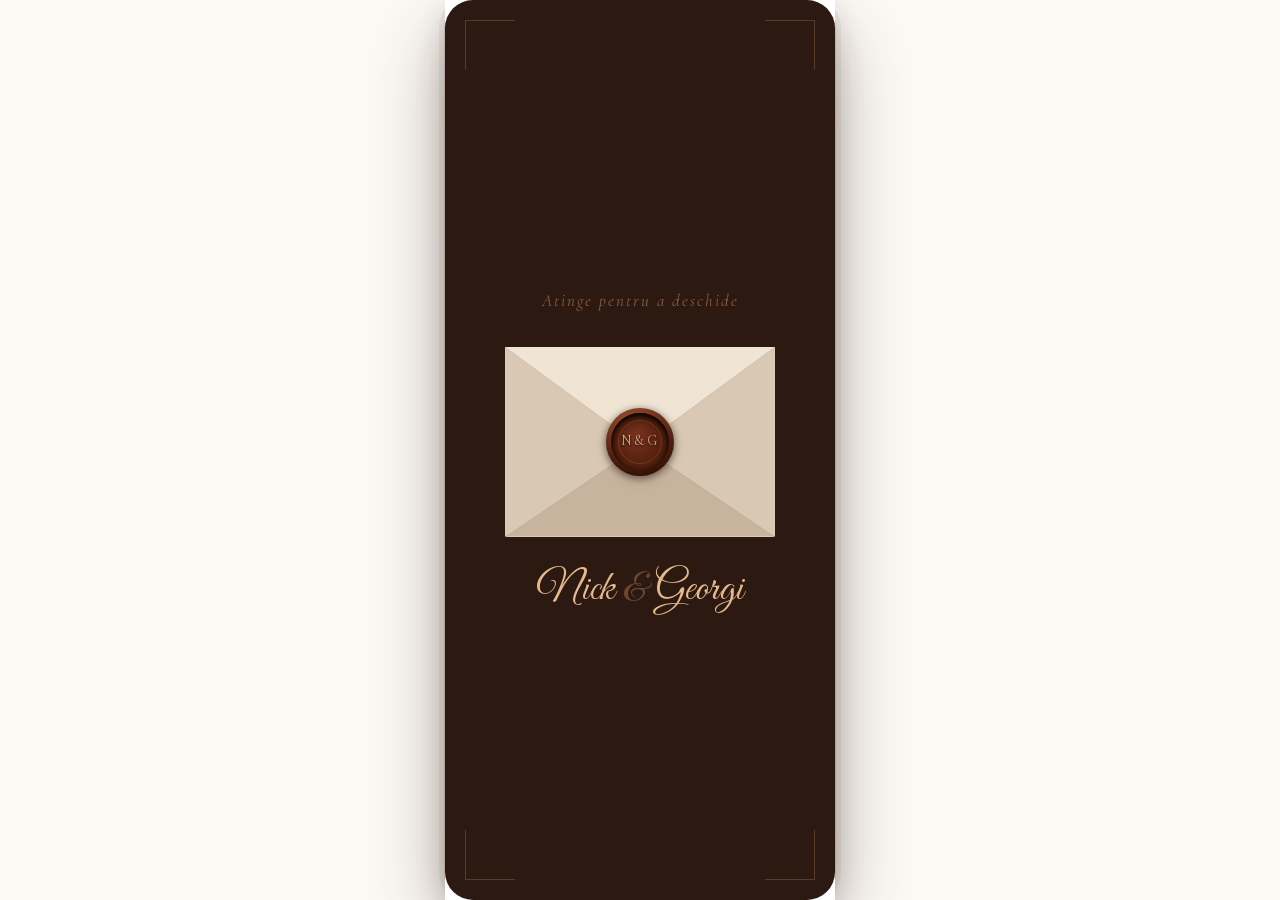
==== index.html @ 19473031 "Bump asset versions for cache busting on GitHub Pages Co-Authored-By: Claude Opus 4.8 <noreply@anthr" ====
<!DOCTYPE html>
<html lang="ro">
<head>
  <meta charset="UTF-8">
  <meta name="viewport" content="width=device-width, initial-scale=1.0">
  <meta name="theme-color" content="#2C1810">
  <meta name="apple-mobile-web-app-status-bar-style" content="black-translucent">
  <title>Invitație Nuntă — Nick &amp; Georgi</title>

  <link rel="stylesheet" href="assets/fonts/stylesheet.css">
  <link rel="stylesheet" href="assets/css/layout.css?v=1.3">
  <link rel="stylesheet" href="assets/css/main.css?v=1.4">
  <link rel="stylesheet" href="assets/css/envelope.css?v=1.3">
  <link rel="stylesheet" href="assets/css/rsvp.css?v=1.1">
</head>
<body>
<div id="phone-frame">
<div id="phone-scroll">
<div class="wrapper">

  <!-- ══════════════ 1. HERO ══════════════ -->
  <section class="hero-photo">
    
    <video class="hero-media" autoplay muted loop playsinline disablepictureinpicture x-webkit-airplay="deny" src="media/videos/SaveTheDate_Trailer_v3.mp4"></video>

    <div class="hero-overlay"></div>
    <div class="hero-gradient"></div>

    <div class="hero-names">
      <div class="hero-title fu">Nick <span class="amp">&amp;</span> Georgi</div>
    </div>

    <div class="hero-scroll" aria-hidden="true">
      <svg width="22" height="22" viewBox="0 0 24 24" fill="none" stroke="white" stroke-width="1.5" stroke-linecap="round" stroke-linejoin="round">
        <path d="M6 9l6 6 6-6"/>
      </svg>
    </div>
  </section>

  <!-- ══════════════ 2. INTRO ══════════════ -->
  <section class="section-intro">
    <div class="section-inner">
      <div class="divider-floral">
        <svg width="36" height="22" viewBox="0 0 36 22" fill="none" stroke="currentColor" stroke-width="1.8" aria-hidden="true">
          <circle cx="13" cy="11" r="9"/>
          <circle cx="23" cy="11" r="9"/>
        </svg>
      </div>
      <p class="intro-text">
        Cu mult drag și entuziasm vă chemăm să fiți<br>
         alături de noi în ziua în care dragostea noastră devine legământ.
      </p>
    </div>
  </section>

  <!-- ══════════════ 3. FOTO PRINCIPAL ══════════════ -->
  <div class="photo-arch-wrap">
    <div class="photo-slot photo-slot--hero">
      <img src="media/images/img_01.jpg" alt="Nick și Georgi">
    </div>
    <div class="photo-frame-deco" aria-hidden="true">
      <!-- Floral rosette at arch apex -->
      <svg class="frame-top" viewBox="-16 -16 32 32" xmlns="http://www.w3.org/2000/svg">
        <ellipse cy="-8"  rx="2.5" ry="5"   fill="currentColor" opacity="0.7"/>
        <ellipse cy="8"   rx="2.5" ry="5"   fill="currentColor" opacity="0.7"/>
        <ellipse cx="-8"  rx="5"   ry="2.5" fill="currentColor" opacity="0.7"/>
        <ellipse cx="8"   rx="5"   ry="2.5" fill="currentColor" opacity="0.7"/>
        <circle r="3" fill="currentColor" opacity="0.85"/>
        <circle cx="-11" cy="-11" r="1.2" fill="currentColor" opacity="0.55"/>
        <circle cx="11"  cy="-11" r="1.2" fill="currentColor" opacity="0.55"/>
        <circle cx="-11" cy="11"  r="1.2" fill="currentColor" opacity="0.55"/>
        <circle cx="11"  cy="11"  r="1.2" fill="currentColor" opacity="0.55"/>
      </svg>
    </div>
  </div>

  <section class="section-intro">
    <div class="section-inner">
      
      <p class="intro-text">
        „Dragostea noastră s-a născut în Dumnezeu,<br>crește în Cristos și va rămâne prin harul Lui."
      </p>
      <div class="divider-floral" style="margin-top:22px;margin-bottom:0;">
        <svg width="36" height="22" viewBox="0 0 36 22" fill="none" stroke="currentColor" stroke-width="1.8" aria-hidden="true">
          <circle cx="13" cy="11" r="9"/>
          <circle cx="23" cy="11" r="9"/>
        </svg>
      </div>
    </div>
  </section>

  <!-- ══════════════ 5+6. COUNTDOWN + CALENDAR ══════════════ -->
  <section class="section-countdown">
    <div class="section-inner">
      <p class="cal-eyebrow">Ziua cea mare</p>
      <div class="cd-date">
        <div class="cd-rule" aria-hidden="true">
          <span></span>
          <svg viewBox="0 0 60 16" xmlns="http://www.w3.org/2000/svg">
            <circle cx="8"  cy="8" r="1.2" fill="currentColor"/>
            <circle cx="14" cy="8" r="1.8" fill="currentColor"/>
            <path d="M30 2 L38 8 L30 14 L22 8Z" fill="none" stroke="currentColor" stroke-width="0.8"/>
            <path d="M30 5 L34 8 L30 11 L26 8Z" fill="currentColor" opacity="0.75"/>
            <circle cx="46" cy="8" r="1.8" fill="currentColor"/>
            <circle cx="52" cy="8" r="1.2" fill="currentColor"/>
          </svg>
          <span></span>
        </div>
        <p class="cd-weekday">Duminică</p>
        <p class="cd-date-main">
          <span class="cd-day-num">25</span>
          <span class="cd-month">Octombrie</span>
          <span class="cd-year">2026</span>
        </p>
        <div class="cd-rule" aria-hidden="true">
          <span></span>
          <svg viewBox="0 0 60 16" xmlns="http://www.w3.org/2000/svg">
            <circle cx="8"  cy="8" r="1.2" fill="currentColor"/>
            <circle cx="14" cy="8" r="1.8" fill="currentColor"/>
            <path d="M30 2 L38 8 L30 14 L22 8Z" fill="none" stroke="currentColor" stroke-width="0.8"/>
            <path d="M30 5 L34 8 L30 11 L26 8Z" fill="currentColor" opacity="0.75"/>
            <circle cx="46" cy="8" r="1.8" fill="currentColor"/>
            <circle cx="52" cy="8" r="1.2" fill="currentColor"/>
          </svg>
          <span></span>
        </div>
      </div>
      <p class="cd-label">Mai rămân</p>
      <div class="countdown-grid">
        <div class="cd-item">
          <div class="flip-clock" id="fc-days">
            <div class="fc-half fc-bg-top"><div class="fc-inner"><span>--</span></div></div>
            <div class="fc-half fc-bg-bottom"><div class="fc-inner"><span>--</span></div></div>
            <div class="fc-half fc-flap"><div class="fc-inner"><span>--</span></div></div>
            <div class="fc-half fc-reveal"><div class="fc-inner"><span>--</span></div></div>
            <div class="fc-line"></div>
          </div>
          <div class="cd-unit">Zile</div>
        </div>
        <div class="cd-sep">:</div>
        <div class="cd-item">
          <div class="flip-clock" id="fc-hours">
            <div class="fc-half fc-bg-top"><div class="fc-inner"><span>--</span></div></div>
            <div class="fc-half fc-bg-bottom"><div class="fc-inner"><span>--</span></div></div>
            <div class="fc-half fc-flap"><div class="fc-inner"><span>--</span></div></div>
            <div class="fc-half fc-reveal"><div class="fc-inner"><span>--</span></div></div>
            <div class="fc-line"></div>
          </div>
          <div class="cd-unit">Ore</div>
        </div>
        <div class="cd-sep">:</div>
        <div class="cd-item">
          <div class="flip-clock" id="fc-mins">
            <div class="fc-half fc-bg-top"><div class="fc-inner"><span>--</span></div></div>
            <div class="fc-half fc-bg-bottom"><div class="fc-inner"><span>--</span></div></div>
            <div class="fc-half fc-flap"><div class="fc-inner"><span>--</span></div></div>
            <div class="fc-half fc-reveal"><div class="fc-inner"><span>--</span></div></div>
            <div class="fc-line"></div>
          </div>
          <div class="cd-unit">Minute</div>
        </div>
        <div class="cd-sep">:</div>
        <div class="cd-item">
          <div class="flip-clock" id="fc-secs">
            <div class="fc-half fc-bg-top"><div class="fc-inner"><span>--</span></div></div>
            <div class="fc-half fc-bg-bottom"><div class="fc-inner"><span>--</span></div></div>
            <div class="fc-half fc-flap"><div class="fc-inner"><span>--</span></div></div>
            <div class="fc-half fc-reveal"><div class="fc-inner"><span>--</span></div></div>
            <div class="fc-line"></div>
          </div>
          <div class="cd-unit">Secunde</div>
        </div>
      </div>

      <!-- Calendar -->
      <div class="cal-card">
      <p class="cal-month">Octombrie 2026</p>
      <div class="cal-grid">
        <div class="cal-dname">LUN</div><div class="cal-dname">MAR</div>
        <div class="cal-dname">MIE</div><div class="cal-dname">JOI</div>
        <div class="cal-dname">VIN</div><div class="cal-dname">SÂM</div>
        <div class="cal-dname">DUM</div>
        <div class="cal-day"></div><div class="cal-day"></div><div class="cal-day"></div>
        <div class="cal-day">1</div><div class="cal-day">2</div>
        <div class="cal-day">3</div><div class="cal-day">4</div>

        <div class="cal-day">5</div><div class="cal-day">6</div>
        <div class="cal-day">7</div><div class="cal-day">8</div>
        <div class="cal-day">9</div><div class="cal-day">10</div>
        <div class="cal-day">11</div>

        <div class="cal-day">12</div><div class="cal-day">13</div>
        <div class="cal-day">14</div><div class="cal-day">15</div>
        <div class="cal-day">16</div><div class="cal-day">17</div>
        <div class="cal-day">18</div>

        <div class="cal-day">19</div><div class="cal-day">20</div>
        <div class="cal-day">21</div><div class="cal-day">22</div>
        <div class="cal-day">23</div><div class="cal-day">24</div>
        <div class="cal-day active heart">25</div>

        <div class="cal-day">26</div><div class="cal-day">27</div>
        <div class="cal-day">28</div><div class="cal-day">29</div>
        <div class="cal-day">30</div><div class="cal-day">31</div>
      </div>
      </div>
    </div>
  </section>

  <!-- ══════════════ 7. FOTO 2 ══════════════ -->
  <div class="photo-rect-wrap">
    <span class="prc prc--tl" aria-hidden="true"></span>
    <span class="prc prc--tr" aria-hidden="true"></span>
    <span class="prc prc--bl" aria-hidden="true"></span>
    <span class="prc prc--br" aria-hidden="true"></span>
    <div class="photo-slot photo-slot--sm">
      <img src="media/images/img_02.jpg" alt="Nick si Georgi">
    </div>
  </div>

  <!-- ══════════════ 8. LOCAȚIE ══════════════ -->
  <section class="section-venue">
    <div class="section-inner">
      <p class="section-title">Locații</p>
      <div class="cd-cal-sep" aria-hidden="true">
        <span></span>
        <svg viewBox="0 0 60 16" xmlns="http://www.w3.org/2000/svg">
          <circle cx="8"  cy="8" r="1.2" fill="currentColor"/>
          <circle cx="14" cy="8" r="1.8" fill="currentColor"/>
          <path d="M30 2 L38 8 L30 14 L22 8Z" fill="none" stroke="currentColor" stroke-width="0.8"/>
          <path d="M30 5 L34 8 L30 11 L26 8Z" fill="currentColor" opacity="0.75"/>
          <circle cx="46" cy="8" r="1.8" fill="currentColor"/>
          <circle cx="52" cy="8" r="1.2" fill="currentColor"/>
        </svg>
        <span></span>
      </div>

      <div class="venue-timeline">

        <!-- Ceremonie -->
        <div class="vt-card">
          <p class="vt-label">Ceremonie</p>
          <p class="vt-city">Oradea</p>
          <p class="vt-name">First Baptist Church</p>
          <p class="vt-time">14:00</p>
          <a class="vt-link" href="https://www.google.com/maps/place/First+Baptist+Church/@47.0561843,21.9391911,17z/data=!3m1!4b1!4m6!3m5!1s0x47464772a3dcc4c3:0x3cc64777d2edb13c!8m2!3d47.0561843!4d21.941766!16s%2Fg%2F11q2s4b14y?entry=ttu&g_ep=EgoyMDI2MDYxMC4wIKXMDSoASAFQAw%3D%3D" target="_blank" rel="noopener">
            <svg class="vt-link-pin" viewBox="0 0 24 24" width="13" height="13" aria-hidden="true">
              <path fill="currentColor" d="M12 2C8.13 2 5 5.13 5 9c0 5.25 7 13 7 13s7-7.75 7-13c0-3.87-3.13-7-7-7zm0 9.5A2.5 2.5 0 1 1 12 6.5a2.5 2.5 0 0 1 0 5z"/>
            </svg>
            <span>Vezi pe hartă</span>
          </a>
        </div>

        <!-- Conector -->
        <div class="vt-connector" aria-hidden="true">
          <span></span>
          <svg viewBox="0 0 10 10" xmlns="http://www.w3.org/2000/svg" width="10" height="10">
            <path d="M5 0 L10 5 L5 10 L0 5Z" fill="currentColor"/>
          </svg>
          <span></span>
        </div>

        <!-- Recepție -->
        <div class="vt-card">
          <p class="vt-label">Recepție</p>
          <p class="vt-city">Oradea</p>
          <p class="vt-name">Palazzo Grand Hall</p>
          <p class="vt-time">16:30</p>
          <a class="vt-link" href="https://www.google.com/maps/place/Palazzo+Grand+Hall/@47.0234608,21.9395054,17z/data=!3m1!4b1!4m6!3m5!1s0x47463900306ed901:0xc481ce3e0e865402!8m2!3d47.0234608!4d21.9420803!16s%2Fg%2F11yh1g_gz_?entry=ttu&g_ep=EgoyMDI2MDQyMi4wIKXMDSoASAFQAw%3D%3D" target="_blank" rel="noopener">
            <svg class="vt-link-pin" viewBox="0 0 24 24" width="13" height="13" aria-hidden="true">
              <path fill="currentColor" d="M12 2C8.13 2 5 5.13 5 9c0 5.25 7 13 7 13s7-7.75 7-13c0-3.87-3.13-7-7-7zm0 9.5A2.5 2.5 0 1 1 12 6.5a2.5 2.5 0 0 1 0 5z"/>
            </svg>
            <span>Vezi pe hartă</span>
          </a>
        </div>

      </div>
    </div>
  </section>

  <!-- ══════════════ 9. FOTO 3 ══════════════ -->
  <div class="section-venue-photo">
    <div class="photo-slot photo-slot--md">
      <img src="media/images/locatie.png" alt="Palazzo Grand Hall">
    </div>
  </div>

  <!-- ══════════════ 10. DRESS CODE ══════════════ -->
  <section class="section-dress">
    <div class="section-inner">
      <p class="section-title">Cod vestimentar</p>
      <div class="cd-cal-sep" aria-hidden="true">
        <span></span>
        <svg viewBox="0 0 60 16" xmlns="http://www.w3.org/2000/svg">
          <circle cx="8"  cy="8" r="1.2" fill="currentColor"/>
          <circle cx="14" cy="8" r="1.8" fill="currentColor"/>
          <path d="M30 2 L38 8 L30 14 L22 8Z" fill="none" stroke="currentColor" stroke-width="0.8"/>
          <path d="M30 5 L34 8 L30 11 L26 8Z" fill="currentColor" opacity="0.75"/>
          <circle cx="46" cy="8" r="1.8" fill="currentColor"/>
          <circle cx="52" cy="8" r="1.2" fill="currentColor"/>
        </svg>
        <span></span>
      </div>
      <p class="dress-formal">Nuanțe</p>
      <div class="dress-palette">
        <div class="dress-swatch">
          <span class="swatch-circle" style="background:#C9A882;"></span>
          <span class="swatch-label">Crem</span>
        </div>
        <div class="dress-swatch">
          <span class="swatch-circle" style="background:#5C3A1E;"></span>
          <span class="swatch-label">Maro</span>
        </div>
        <div class="dress-swatch">
          <span class="swatch-circle" style="background:#623836;"></span>
          <span class="swatch-label">Burgundy</span>
        </div>
        <div class="dress-swatch">
          <span class="swatch-circle" style="background:#4B5320;"></span>
          <span class="swatch-label">Verde</span>
        </div>
        <div class="dress-swatch">
          <span class="swatch-circle" style="background:#465F73;"></span>
          <span class="swatch-label">Albastru</span>
        </div>
        <div class="dress-swatch">
          <span class="swatch-circle" style="background:#B5623A;"></span>
          <span class="swatch-label">Siena</span>
        </div>
        <div class="dress-swatch">
          <span class="swatch-circle" style="background:#1A1010;"></span>
          <span class="swatch-label">Negru</span>
        </div>
      </div>
      <p class="dress-note">Ne dorim ca ziua noastră să fie înconjurată de o armonie vizuală aparte. Vă invităm să alegeți ținute în tonurile de mai sus, pentru a crea împreună o atmosferă elegantă și unitară.</p>
    </div>
  </section>

  <!-- ══════════════ 11. FOTO 4 ══════════════ -->
  <div class="photo-rect-wrap">
    <span class="prc prc--tl" aria-hidden="true"></span>
    <span class="prc prc--tr" aria-hidden="true"></span>
    <span class="prc prc--bl" aria-hidden="true"></span>
    <span class="prc prc--br" aria-hidden="true"></span>
    <div class="photo-slot photo-slot--sm">
      <img src="media/images/img_03.jpg" alt="Nick si Georgi">
    </div>
  </div>

  <!-- ══════════════ 12. CONFIRMARE ══════════════ -->
  <section class="section-confirm">
    <div class="section-inner">
      <p class="section-title">Confirmare</p>
      <div class="cd-cal-sep" aria-hidden="true">
        <span></span>
        <svg viewBox="0 0 60 16" xmlns="http://www.w3.org/2000/svg">
          <circle cx="8"  cy="8" r="1.2" fill="currentColor"/>
          <circle cx="14" cy="8" r="1.8" fill="currentColor"/>
          <path d="M30 2 L38 8 L30 14 L22 8Z" fill="none" stroke="currentColor" stroke-width="0.8"/>
          <path d="M30 5 L34 8 L30 11 L26 8Z" fill="currentColor" opacity="0.75"/>
          <circle cx="46" cy="8" r="1.8" fill="currentColor"/>
          <circle cx="52" cy="8" r="1.2" fill="currentColor"/>
        </svg>
        <span></span>
      </div>
      <p class="confirm-text">Vă rugăm să confirmați prezența voastră până la <strong>1 octombrie 2026</strong>.</p>

      <div class="confirm-online">
        <button class="confirm-online-btn" onclick="openRsvp()">Confirmă online</button>
      </div>

      <div class="confirm-or">
        <span></span>
        <p>sau contactați-ne direct</p>
        <span></span>
      </div>

      <div class="confirm-contacts">
        <div class="confirm-contact">
          <span class="confirm-name">Nick</span>
          <a class="confirm-phone" href="tel:+40775698767">
            <svg viewBox="0 0 24 24" width="13" height="13" aria-hidden="true"><path fill="currentColor" d="M6.6 10.8c1.4 2.8 3.8 5.1 6.6 6.6l2.2-2.2c.3-.3.7-.4 1-.2 1.1.4 2.3.6 3.6.6.6 0 1 .4 1 1V20c0 .6-.4 1-1 1C10.6 21 3 13.4 3 4c0-.6.4-1 1-1h3.5c.6 0 1 .4 1 1 0 1.2.2 2.4.6 3.6.1.4 0 .8-.3 1.1l-2.2 2.1z"/></svg>
            <span>0775 698 767</span>
          </a>
          <a class="confirm-email" href="mailto:neagoe.nick@gmail.com">
            <svg viewBox="0 0 24 24" width="12" height="12" aria-hidden="true"><path fill="currentColor" d="M3 5h18c.6 0 1 .4 1 1v12c0 .6-.4 1-1 1H3c-.6 0-1-.4-1-1V6c0-.6.4-1 1-1zm9 7L4 7v1l8 5 8-5V7l-8 5z"/></svg>
            <span>neagoe.nick@gmail.com</span>
          </a>
        </div>
        <div class="confirm-contact">
          <span class="confirm-name">Georgi</span>
          <a class="confirm-phone" href="tel:+40771290702">
            <svg viewBox="0 0 24 24" width="13" height="13" aria-hidden="true"><path fill="currentColor" d="M6.6 10.8c1.4 2.8 3.8 5.1 6.6 6.6l2.2-2.2c.3-.3.7-.4 1-.2 1.1.4 2.3.6 3.6.6.6 0 1 .4 1 1V20c0 .6-.4 1-1 1C10.6 21 3 13.4 3 4c0-.6.4-1 1-1h3.5c.6 0 1 .4 1 1 0 1.2.2 2.4.6 3.6.1.4 0 .8-.3 1.1l-2.2 2.1z"/></svg>
            <span>0771 290 702</span>
          </a>
          <a class="confirm-email" href="mailto:georgianamaior@gmail.com">
            <svg viewBox="0 0 24 24" width="12" height="12" aria-hidden="true"><path fill="currentColor" d="M3 5h18c.6 0 1 .4 1 1v12c0 .6-.4 1-1 1H3c-.6 0-1-.4-1-1V6c0-.6.4-1 1-1zm9 7L4 7v1l8 5 8-5V7l-8 5z"/></svg>
            <span>georgianamaior@gmail.com</span>
          </a>
        </div>
      </div>
    </div>
  </section>

  <!-- ══════════════ 14. MULȚUMIRI ══════════════ -->
  <section class="section-thanks">
    <div class="section-inner">
      <p class="caps" style="color:var(--color-text-muted);margin-bottom:10px;font-size:16px;text-transform:none;letter-spacing:0.2px;">Vă așteptăm să fiți alături de noi!</p>
      <p class="script" style="font-size:56px;color:var(--color-coffee);">Mulțumim!</p>
      <div class="divider-floral" style="margin-top:20px;margin-bottom:0;">
        <svg width="36" height="22" viewBox="0 0 36 22" fill="none" stroke="currentColor" stroke-width="1.8" aria-hidden="true">
          <circle cx="13" cy="11" r="9"/>
          <circle cx="23" cy="11" r="9"/>
        </svg>
      </div>
    </div>
  </section>

  <!-- ══════════════ FOTO FINAL ══════════════ -->
  <div class="photo-footer">
    <img src="media/images/BabyPhoto.jpg" alt="Nick si Georgi as babys">
  </div>

</div><!-- .wrapper -->
</div><!-- #phone-scroll -->

<!-- Intro overlay -->
<div id="intro-overlay">
  <div class="env-corner tl"></div>
  <div class="env-corner tr"></div>
  <div class="env-corner bl"></div>
  <div class="env-corner br"></div>

  <p class="env-hint">Atinge pentru a deschide</p>

  <div class="envelope-wrap" id="envelope-wrap">
    <div class="env-base"></div>
    <div class="env-flap env-flap-left"></div>
    <div class="env-flap env-flap-right"></div>
    <div class="env-flap env-flap-bottom"></div>
    <div class="env-flap env-flap-top"></div>
    <svg class="env-lines" viewBox="0 0 270 190" xmlns="http://www.w3.org/2000/svg">
      <line x1="0"   y1="0"   x2="135" y2="99" stroke="rgba(160,148,130,0.25)" stroke-width="0.5"/>
      <line x1="270" y1="0"   x2="135" y2="99" stroke="rgba(160,148,130,0.25)" stroke-width="0.5"/>
      <line x1="0"   y1="190" x2="135" y2="99" stroke="rgba(160,148,130,0.25)" stroke-width="0.5"/>
      <line x1="270" y1="190" x2="135" y2="99" stroke="rgba(160,148,130,0.25)" stroke-width="0.5"/>
    </svg>
    <div class="env-seal-wrap">
      <div class="seal-outer">
        <div class="seal-inner">
          <div class="seal-ring">
            <span class="seal-text">N&amp;G</span>
          </div>
        </div>
      </div>
    </div>
  </div>

  <div class="env-names">
    <span class="env-name-script">Nick</span>
    <span class="env-amp">&amp;</span>
    <span class="env-name-script">Georgi</span>
  </div>
</div>

<audio id="bg-audio" loop src="media/audio/I See The Light (From Tangled).mp3"></audio>

<!-- Buton muzică floating -->
<button id="music-btn" onclick="toggleMusic()" aria-label="Play / Pause muzică">
  <span class="material-symbols-rounded" id="music-icon">pause</span>
</button>

<!-- RSVP Modal -->
<div id="rsvp-overlay" aria-hidden="true">
  <div class="rsvp-modal" role="dialog" aria-label="Confirmare prezență">

    <button class="rsvp-close" onclick="closeRsvp()" aria-label="Închide">×</button>

    <p class="rsvp-title">Confirmă prezența</p>
    <div class="rsvp-divider">
      <span></span>
      <svg width="7" height="7" viewBox="0 0 8 8" xmlns="http://www.w3.org/2000/svg"><path d="M4 0L8 4L4 8L0 4Z" fill="currentColor"/></svg>
      <span></span>
    </div>

    <form id="rsvp-form" onsubmit="submitRsvp(event)">

      <!-- Din partea cui (o singură dată, pentru tot grupul) -->
      <div class="rsvp-dropdown">
        <button type="button" class="rsvp-dropdown-trigger placeholder" data-placeholder="Din partea cui veniți?">
          <span class="rsvp-dropdown-value">Din partea cui veniți?</span>
          <svg class="rsvp-dropdown-arrow" viewBox="0 0 10 6" xmlns="http://www.w3.org/2000/svg" width="10" height="6"><path d="M1 1l4 4 4-4" stroke="currentColor" stroke-width="1.5" fill="none" stroke-linecap="round"/></svg>
        </button>
        <ul class="rsvp-dropdown-list">
          <li data-value="mire">Partea mirelui</li>
          <li data-value="mireasa">Partea miresei</li>
        </ul>
        <input type="hidden" name="side" value="">
      </div>

      <!-- Persoana 1 (permanentă) -->
      <div class="rsvp-person">
        <p class="rsvp-person-label">Persoana 1</p>
        <input type="text" name="name_0" placeholder="Nume și prenume" class="rsvp-input">
        <div class="rsvp-type-row">
          <div class="rsvp-dropdown">
            <button type="button" class="rsvp-dropdown-trigger placeholder" data-placeholder="Alege meniul">
              <span class="rsvp-dropdown-value">Alege meniul</span>
              <svg class="rsvp-dropdown-arrow" viewBox="0 0 10 6" xmlns="http://www.w3.org/2000/svg" width="10" height="6"><path d="M1 1l4 4 4-4" stroke="currentColor" stroke-width="1.5" fill="none" stroke-linecap="round"/></svg>
            </button>
            <ul class="rsvp-dropdown-list">
              <li data-value="adult">Meniu Adult</li>
              <li data-value="child">Meniu Copil</li>
            </ul>
            <input type="hidden" name="type_0" value="">
          </div>
          <span class="rsvp-info" tabindex="0" role="button" aria-label="Informații despre meniu">
            <svg viewBox="0 0 24 24" width="13" height="13" aria-hidden="true"><circle cx="12" cy="12" r="10" fill="none" stroke="currentColor" stroke-width="2"/><line x1="12" y1="11" x2="12" y2="16.5" stroke="currentColor" stroke-width="2" stroke-linecap="round"/><circle cx="12" cy="7.5" r="1.3" fill="currentColor"/></svg>
            <span class="rsvp-tooltip" role="tooltip">Dumneavoastră, ca părinți, cunoașteți cel mai bine preferințele copilului. Vă rugăm să alegeți meniul potrivit — de adult sau de copil.</span>
          </span>
        </div>
      </div>

      <!-- Persoane adăugate dinamic -->
      <div id="rsvp-extra"></div>

      <button type="button" class="rsvp-add-btn" onclick="addRsvpGuest()">+ Adaugă persoană</button>

      <textarea class="rsvp-textarea" name="notes" placeholder="Notițe sau mențiuni speciale (alergii, etc.)…"></textarea>

      <div id="rsvp-status" class="rsvp-status" aria-live="polite"></div>

      <button type="submit" class="rsvp-submit">Confirmă prezența</button>
    </form>

  </div>
</div>

</div><!-- #phone-frame -->

<script src="assets/js/envelope.js?v=1.2"></script>
<script src="assets/js/rsvp.js?v=1.1"></script>
<script src="assets/js/main.js?v=1.3"></script>
</body>
</html>
---- assets/fonts/stylesheet.css ----
@font-face {
    font-family: 'Montserrat';
    src: url('Montserrat-Bold.woff2') format('woff2'),
        url('Montserrat-Bold.woff') format('woff');
    font-weight: bold;
    font-style: normal;
    font-display: swap;
}

@font-face {
    font-family: 'Montserrat';
    src: url('Montserrat-Italic.woff2') format('woff2'),
        url('Montserrat-Italic.woff') format('woff');
    font-weight: normal;
    font-style: italic;
    font-display: swap;
}

@font-face {
    font-family: 'Montserrat';
    src: url('Montserrat-Regular.woff2') format('woff2'),
        url('Montserrat-Regular.woff') format('woff');
    font-weight: normal;
    font-style: normal;
    font-display: swap;
}

@font-face {
    font-family: 'Montserrat';
    src: url('Montserrat-Black.woff2') format('woff2'),
        url('Montserrat-Black.woff') format('woff');
    font-weight: 900;
    font-style: normal;
    font-display: swap;
}

@font-face {
    font-family: 'Montserrat';
    src: url('Montserrat-BoldItalic.woff2') format('woff2'),
        url('Montserrat-BoldItalic.woff') format('woff');
    font-weight: bold;
    font-style: italic;
    font-display: swap;
}

@font-face {
    font-family: 'Montserrat';
    src: url('Montserrat-Medium.woff2') format('woff2'),
        url('Montserrat-Medium.woff') format('woff');
    font-weight: 500;
    font-style: normal;
    font-display: swap;
}

/* ── Cormorant Garamond ── */
@font-face {
    font-family: 'Cormorant Garamond';
    font-style: normal;
    font-weight: 300 400;
    font-display: swap;
    src: url('cormorant-normal-latin-ext.woff2') format('woff2');
    unicode-range: U+0100-02BA, U+02BD-02C5, U+02C7-02CC, U+02CE-02D7, U+02DD-02FF, U+0304, U+0308, U+0329, U+1D00-1DBF, U+1E00-1E9F, U+1EF2-1EFF, U+2020, U+20A0-20AB, U+20AD-20C0, U+2113, U+2C60-2C7F, U+A720-A7FF;
}
@font-face {
    font-family: 'Cormorant Garamond';
    font-style: normal;
    font-weight: 300 400;
    font-display: swap;
    src: url('cormorant-normal-latin.woff2') format('woff2');
    unicode-range: U+0000-00FF, U+0131, U+0152-0153, U+02BB-02BC, U+02C6, U+02DA, U+02DC, U+0304, U+0308, U+0329, U+2000-206F, U+20AC, U+2122, U+2191, U+2193, U+2212, U+2215, U+FEFF, U+FFFD;
}
@font-face {
    font-family: 'Cormorant Garamond';
    font-style: italic;
    font-weight: 300 400;
    font-display: swap;
    src: url('cormorant-italic-latin-ext.woff2') format('woff2');
    unicode-range: U+0100-02BA, U+02BD-02C5, U+02C7-02CC, U+02CE-02D7, U+02DD-02FF, U+0304, U+0308, U+0329, U+1D00-1DBF, U+1E00-1E9F, U+1EF2-1EFF, U+2020, U+20A0-20AB, U+20AD-20C0, U+2113, U+2C60-2C7F, U+A720-A7FF;
}
@font-face {
    font-family: 'Cormorant Garamond';
    font-style: italic;
    font-weight: 300 400;
    font-display: swap;
    src: url('cormorant-italic-latin.woff2') format('woff2');
    unicode-range: U+0000-00FF, U+0131, U+0152-0153, U+02BB-02BC, U+02C6, U+02DA, U+02DC, U+0304, U+0308, U+0329, U+2000-206F, U+20AC, U+2122, U+2191, U+2193, U+2212, U+2215, U+FEFF, U+FFFD;
}

/* ── Great Vibes ── */
@font-face {
    font-family: 'Great Vibes';
    font-style: normal;
    font-weight: 400;
    font-display: swap;
    src: url('great-vibes-latin-ext.woff2') format('woff2');
    unicode-range: U+0100-02BA, U+02BD-02C5, U+02C7-02CC, U+02CE-02D7, U+02DD-02FF, U+0304, U+0308, U+0329, U+1D00-1DBF, U+1E00-1E9F, U+1EF2-1EFF, U+2020, U+20A0-20AB, U+20AD-20C0, U+2113, U+2C60-2C7F, U+A720-A7FF;
}
@font-face {
    font-family: 'Great Vibes';
    font-style: normal;
    font-weight: 400;
    font-display: swap;
    src: url('great-vibes-latin.woff2') format('woff2');
    unicode-range: U+0000-00FF, U+0131, U+0152-0153, U+02BB-02BC, U+02C6, U+02DA, U+02DC, U+0304, U+0308, U+0329, U+2000-206F, U+20AC, U+2122, U+2191, U+2193, U+2212, U+2215, U+FEFF, U+FFFD;
}

/* ── Material Symbols Rounded ── */
@font-face {
    font-family: 'Material Symbols Rounded';
    font-style: normal;
    font-weight: 100 700;
    font-display: swap;
    src: url('material-symbols-rounded.woff2') format('woff2');
}
.material-symbols-rounded {
    font-family: 'Material Symbols Rounded';
    font-weight: normal;
    font-style: normal;
    font-size: 24px;
    line-height: 1;
    letter-spacing: normal;
    text-transform: none;
    display: inline-block;
    white-space: nowrap;
    direction: ltr;
    -webkit-font-feature-settings: 'liga';
    -webkit-font-smoothing: antialiased;
}
---- assets/css/layout.css ----
* {
  margin: 0;
  padding: 0;
  box-sizing: border-box;
  font-family: 'Cormorant Garamond', serif;
}

/* =========================
    Font-Family-Declaration
   ========================= */

@font-face {
  font-family: "Montserrat";
  src: url("../fonts/Montserrat-Bold.woff2") format("woff2"),
    url("../fonts/Montserrat-Bold.woff") format("woff");
  font-weight: bold;
  font-style: normal;
  font-display: swap;
}

@font-face {
  font-family: "Montserrat";
  src: url("../fonts/Montserrat-Italic.woff2") format("woff2"),
    url("../fonts/Montserrat-Italic.woff") format("woff");
  font-weight: normal;
  font-style: italic;
  font-display: swap;
}

@font-face {
  font-family: "Montserrat";
  src: url("../fonts/Montserrat-Regular.woff2") format("woff2"),
    url("../fonts/Montserrat-Regular.woff") format("woff");
  font-weight: normal;
  font-style: normal;
  font-display: swap;
}

@font-face {
  font-family: "Montserrat";
  src: url("../fonts/Montserrat-Black.woff2") format("woff2"),
    url("../fonts/Montserrat-Black.woff") format("woff");
  font-weight: 900;
  font-style: normal;
  font-display: swap;
}

@font-face {
  font-family: "Montserrat";
  src: url("../fonts/Montserrat-BoldItalic.woff2") format("woff2"),
    url("../fonts/Montserrat-BoldItalic.woff") format("woff");
  font-weight: bold;
  font-style: italic;
  font-display: swap;
}

@font-face {
  font-family: "Montserrat";
  src: url("../fonts/Montserrat-Medium.woff2") format("woff2"),
    url("../fonts/Montserrat-Medium.woff") format("woff");
  font-weight: 500;
  font-style: normal;
  font-display: swap;
}

/* =========================
    CSS Variables
   ========================= */

:root {
  /* Colors - Autumn Espresso & Velvet Theme */
  --color-bg:            #F5EDE0;  /* latte foam */
  --color-surface:       #FDFAF6;  /* cream */
  --color-surface-alt:   #EDE0CF;  /* warm beige */

  --color-espresso:      #2C1A12;  /* dark espresso */
  --color-espresso-mid:  #4A2C1A;  /* espresso ristretto */

  --color-coffee:        #6B3F2A;  /* rich coffee */
  --color-coffee-light:  #9B6547;  /* caramel mocha */

  --color-caramel:       #C8885A;  /* warm caramel */
  --color-caramel-light: #E5B98A;  /* light caramel */

  --color-velvet:        #7B2D3E;  /* deep velvet burgundy */
  --color-velvet-light:  #A84E5E;  /* rose velvet */

  --color-amber:         #D4822A;  /* burnt amber / toamna */

  --color-text:          #1E0F08;  /* espresso negru */
  --color-text-muted:    #6B4A35;  /* cafea caldă */
  --color-text-light:    #A8876A;  /* caramel deschis */

  --color-border:        #D4B896;  /* margine caldă */
  --color-cream:         #FFF8EF;  /* alb cald / text pe fonduri închise */
  --color-overlay:       rgba(30, 15, 8, 0.50);

  /* Typography */
  --font-size-xs:    0.75rem;
  --font-size-sm:    0.875rem;
  --font-size-base:  1rem;
  --font-size-md:    1.125rem;
  --font-size-lg:    1.375rem;
  --font-size-xl:    1.75rem;
  --font-size-2xl:   2.25rem;
  --font-size-3xl:   3rem;
  --font-size-4xl:   4rem;

  /* Spacing */
  --space-xs:    0.25rem;
  --space-sm:    0.5rem;
  --space-md:    1rem;
  --space-lg:    1.5rem;
  --space-xl:    2.5rem;
  --space-2xl:   4rem;
  --space-3xl:   6rem;

  /* Layout */
  --container-max:   900px;
  --section-padding: var(--space-3xl) var(--space-xl);

  /* Border radius */
  --radius-sm:   4px;
  --radius-md:   8px;
  --radius-lg:   16px;
  --radius-full: 9999px;

  /* Shadows */
  --shadow-sm:  0 1px 4px rgba(44, 36, 23, 0.08);
  --shadow-md:  0 4px 16px rgba(44, 36, 23, 0.12);
  --shadow-lg:  0 8px 32px rgba(44, 36, 23, 0.16);

  /* Transitions */
  --transition: 0.3s ease;
}

/* ========================
   PHONE FRAME
======================== */
#phone-frame,
#phone-scroll {
  width: 100%;
}

@media (min-width: 520px) {
  html {
    min-height: 100%;
    background: #EDE3D5;
  }

  body {
    min-height: 100dvh;
    display: flex;
    justify-content: center;
    align-items: flex-start;
    background: #EDE3D5;
  }

  #phone-frame {
    position: relative;
    width: 390px;
    flex-shrink: 0;
    height: 100dvh;
    overflow: hidden;
    border-radius: 28px;
    box-shadow:
      0 0 0 1px rgba(44, 24, 16, 0.12),
      0 0 0 6px rgba(44, 24, 16, 0.05),
      0 30px 80px rgba(44, 24, 16, 0.35),
      0 10px 30px rgba(44, 24, 16, 0.2);
  }

  #phone-scroll {
    height: 100%;
    overflow-y: scroll;
    -webkit-overflow-scrolling: touch;
    scrollbar-width: none;
  }
  #phone-scroll::-webkit-scrollbar { display: none; }

  #phone-frame #intro-overlay {
    position: absolute;
  }

  #phone-frame #rsvp-overlay {
    position: absolute;
  }

  #phone-frame #music-btn {
    position: absolute;
    bottom: 28px;
    left: 28px;
    right: auto;
  }
}
---- assets/css/main.css ----
/* ========================
   BASE
======================== */
body {
  background: var(--color-surface);
  color: var(--color-text);
  line-height: 1.6;
}

.wrapper {
  width: 100%;
  background: var(--color-surface);
  min-height: 100dvh;
}

/* ========================
   TYPOGRAPHY HELPERS
======================== */
.script  { font-family: 'Great Vibes', cursive; }
.caps    { font-size: 10px; letter-spacing: 5px; text-transform: uppercase; }

/* ========================
   HERO — FOTO / VIDEO
======================== */
.hero-photo {
  position: relative;
  width: 100%;
  height: 100dvh;
  overflow: hidden;
  background: var(--color-espresso);
}

.hero-media {
  position: absolute;
  inset: 0;
  width: 100%;
  height: 100%;
  object-fit: cover;
  object-position: center top;
  display: block;
  pointer-events: none;
}
.hero-media::-webkit-media-controls,
.hero-media::-webkit-media-controls-enclosure,
.hero-media::-webkit-media-controls-panel,
.hero-media::-webkit-media-controls-play-button,
.hero-media::-webkit-media-controls-start-playback-button {
  display: none !important;
  -webkit-appearance: none;
  appearance: none;
}

.hero-overlay {
  position: absolute;
  inset: 0;
  background: rgba(0,0,0,0.12);
  pointer-events: none;
}

.hero-gradient {
  position: absolute;
  bottom: 0; left: 0; right: 0;
  height: 65%;
  background: linear-gradient(to top,
    rgba(0,0,0,0.82) 0%,
    rgba(0,0,0,0.48) 40%,
    transparent 100%);
  pointer-events: none;
}

.hero-names {
  position: absolute;
  bottom: 0;
  left: 0; right: 0;
  text-align: center;
  padding: 0 24px 52px;
  z-index: 2;
  white-space: nowrap;
}

.hero-title {
  font-family: 'Great Vibes', cursive;
  font-size: 52px;
  color: var(--color-cream);
  line-height: 1.0;
  text-shadow: 0 2px 32px rgba(0,0,0,0.4);
}

.hero-title .amp {
  font-family: 'Great Vibes', cursive;
  color: var(--color-caramel);
}

.hero-scroll {
  position: absolute;
  bottom: 18px;
  left: 50%;
  transform: translateX(-50%);
  z-index: 3;
  opacity: 0.4;
  animation: scrollBounce 2.2s ease infinite;
}

@keyframes scrollBounce {
  0%, 100% { transform: translateX(-50%) translateY(0); }
  50%       { transform: translateX(-50%) translateY(7px); }
}

/* ========================
   INTRO
======================== */
.section-intro {
  background: var(--color-surface);
  padding: 42px 28px 34px;
  text-align: center;
}

.divider-floral {
  display: flex;
  align-items: center;
  justify-content: center;
  gap: 12px;
  margin-bottom: 22px;
  color: var(--color-caramel);
  font-size: 16px;
  opacity: 0.55;
}
.divider-floral::before,
.divider-floral::after {
  content: '';
  height: 1px;
  width: 52px;
  background: var(--color-caramel-light);
}

.intro-text {
  font-size: 16px;
  color: var(--color-text-muted);
  line-height: 1.5;
  letter-spacing: 0.2px;
}

/* ========================
   PHOTO SLOTS
======================== */
.photo-slot {
  margin: 0 24px;
  background: linear-gradient(155deg, var(--color-caramel-light) 0%, var(--color-coffee-light) 100%);
  display: flex;
  flex-direction: column;
  align-items: center;
  justify-content: center;
  gap: 12px;
  overflow: hidden;
}
.photo-slot img {
  width: 100%; height: 100%;
  object-fit: cover;
  display: block;
}
.photo-slot--hero { height: 560px; }
.photo-slot--md   { height: 290px; }
.photo-slot--sm   { height: 380px; }

.photo-icon {
  width: 46px; height: 46px;
  border: 1.5px solid rgba(255,255,255,0.5);
  border-radius: 10px;
  display: flex; align-items: center; justify-content: center;
}

/* ── Rectangular photo frame ── */
.photo-rect-wrap {
  position: relative;
  margin: 40px 24px;
}
.photo-rect-wrap::before {
  content: '';
  position: absolute;
  top: 7px; left: 7px; right: 7px; bottom: 7px;
  border: 2px solid rgba(200,136,90,0.65);
  border-radius: 3px;
  z-index: 3;
  pointer-events: none;
}
.photo-rect-wrap .photo-slot {
  margin: 0;
  position: relative;
}
.photo-rect-wrap .photo-slot::after {
  content: '';
  position: absolute;
  bottom: 0; left: 0; right: 0;
  height: 50%;
  background: linear-gradient(
    to top,
    rgba(12,4,1,0.65) 0%,
    rgba(12,4,1,0.25) 50%,
    transparent 100%
  );
  pointer-events: none;
}

/* ── Rectangular frame corner diamonds ── */
.prc {
  position: absolute;
  width: 10px;
  height: 10px;
  background: rgba(200, 136, 90, 0.75);
  transform: rotate(45deg);
  z-index: 5;
  pointer-events: none;
}
.prc::before {
  content: '';
  position: absolute;
  top: 3px; left: 3px;
  width: 4px; height: 4px;
  background: rgba(200, 136, 90, 0.28);
}
/* center each diamond on the ::before border corner (inset 7px) */
.prc--tl { top:    2px; left:  2px; }
.prc--tr { top:    2px; right: 2px; }
.prc--bl { bottom: 2px; left:  2px; }
.prc--br { bottom: 2px; right: 2px; }

/* ── Arch photo frame ── */
.photo-arch-wrap::before {
  content: '';
  position: absolute;
  top: 7px; left: 7px; right: 7px; bottom: 7px;
  border-radius: 9999px 9999px 0 0;
  border: 2px solid rgba(200,136,90,0.65);
  z-index: 3;
  pointer-events: none;
}
.photo-frame-deco {
  position: absolute;
  inset: 0;
  pointer-events: none;
  z-index: 4;
  color: var(--color-caramel);
}
.frame-top {
  position: absolute;
  top: 7px; left: 50%;
  transform: translate(-50%, -50%);
  width: 32px; height: 32px;
}

/* ── Arch photo wrap ── */
.photo-arch-wrap {
  position: relative;
  margin: 0 24px;
}
.photo-arch-wrap .photo-slot {
  margin: 0;
  border-radius: 9999px 9999px 0 0;
  position: relative;
}
.photo-arch-wrap .photo-slot::after {
  content: '';
  position: absolute;
  bottom: 0; left: 0; right: 0;
  height: 50%;
  background: linear-gradient(
    to top,
    rgba(12,4,1,0.7) 0%,
    rgba(12,4,1,0.3) 50%,
    transparent 100%
  );
  pointer-events: none;
}
/* ========================
   MUSIC FLOATING BTN
======================== */
#music-btn {
  position: fixed;
  bottom: 28px;
  left: 28px;
  z-index: 999;
  width: 52px; height: 52px;
  border-radius: 50%;
  background: var(--color-espresso-mid);
  border: 1px solid var(--color-caramel);
  cursor: pointer;
  display: flex; align-items: center; justify-content: center;
  box-shadow: var(--shadow-lg);
  opacity: 0;
  pointer-events: none;
  transition: opacity 0.5s ease, background var(--transition), transform var(--transition);
  -webkit-tap-highlight-color: transparent;
}
#music-btn.visible {
  opacity: 0.45;
  pointer-events: auto;
}
#music-btn.visible.peeked {
  opacity: 1;
}
@media (hover: hover) and (pointer: fine) {
  #music-btn:hover  { background: var(--color-coffee); transform: scale(1.08); }
}
#music-btn:active { transform: scale(0.95); }
#music-btn .material-symbols-rounded {
  font-size: 24px;
  color: var(--color-cream);
  user-select: none;
  font-variation-settings: 'FILL' 1;
}

/* ========================
   COUNTDOWN
======================== */
.section-countdown {
  background: var(--color-espresso);
  padding: 60px 28px 48px;
  text-align: center;
  border-top: 1px solid var(--color-border);
  border-bottom: 1px solid var(--color-border);
}
.cd-date {
  max-width: 300px;
  margin: 14px auto 26px;
}
.cd-rule {
  display: flex;
  align-items: center;
  gap: 12px;
  margin: 0 auto;
  color: rgba(200, 136, 90, 0.45);
}
.cd-rule span {
  flex: 1;
  height: 1px;
  background: currentColor;
}
.cd-rule svg {
  flex-shrink: 0;
  width: 60px;
  height: 16px;
}
.cd-weekday {
  font-family: 'Cormorant Garamond', serif;
  font-style: italic;
  font-size: 17px;
  letter-spacing: 3px;
  color: var(--color-caramel-light);
  margin: 14px 0 2px;
}
.cd-date-main {
  display: flex;
  align-items: baseline;
  justify-content: center;
  gap: 12px;
  margin-bottom: 14px;
}
.cd-day-num,
.cd-month,
.cd-year {
  font-family: 'Cormorant Garamond', serif;
  font-size: 34px;
  font-weight: 500;
  line-height: 1;
  letter-spacing: 1px;
  color: var(--color-cream);
}
.cd-label {
  font-size: 9px;
  letter-spacing: 5px;
  text-transform: uppercase;
  color: var(--color-caramel);
  margin-bottom: 0;
}
.countdown-grid {
  display: flex;
  justify-content: center;
  align-items: flex-start;
  margin-top: 18px;
}
.cd-item {
  min-width: 61px;
  text-align: center;
  padding: 0 4px;
}
.cd-sep {
  font-family: 'Montserrat', sans-serif;
  font-size: 22px;
  font-weight: 300;
  color: var(--color-caramel-light);
  line-height: 1;
  padding-top: 18px;
  padding-left: 2px;
  padding-right: 2px;
  opacity: 0.6;
}
.cd-unit {
  font-size: 8px;
  letter-spacing: 4px;
  color: var(--color-text-light);
  text-transform: uppercase;
  margin-top: 12px;
  padding-top: 10px;
  border-top: 1px solid var(--color-border);
}

/* ── Flip Clock (ore · minute · secunde) ── */
.flip-clock {
  --fc-h: 58px;
  position: relative;
  display: inline-block;
  width: 69px;
  height: var(--fc-h);
  perspective: 500px;
  border-radius: 5px;
  box-shadow: 0 2px 10px rgba(44, 24, 16, 0.13);
}
.fc-half {
  position: absolute;
  left: 0;
  right: 0;
  height: calc(var(--fc-h) / 2);
  overflow: hidden;
}
.fc-bg-top,
.fc-flap {
  top: 0;
  background: #EEE8DC;
  border-radius: 5px 5px 0 0;
}
.fc-bg-bottom,
.fc-reveal {
  bottom: 0;
  background: #E5DDD0;
  border-radius: 0 0 5px 5px;
}
.fc-inner {
  height: var(--fc-h);
  display: flex;
  align-items: center;
  justify-content: center;
}
.fc-bg-bottom .fc-inner,
.fc-reveal .fc-inner {
  margin-top: calc(var(--fc-h) / -2);
}
.fc-half span {
  font-family: 'Montserrat', sans-serif;
  font-size: 37px;
  font-weight: 300;
  color: var(--color-espresso);
  line-height: 1;
  letter-spacing: -2px;
  user-select: none;
}
.fc-bg-top    { z-index: 1; }
.fc-bg-bottom { z-index: 2; }
.fc-flap {
  z-index: 3;
  transform-origin: 50% 100%;
}
.fc-reveal {
  z-index: 4;
  transform-origin: 50% 0%;
  transform: rotateX(90deg);
}
.fc-line {
  position: absolute;
  left: 0;
  right: 0;
  top: 50%;
  height: 1px;
  background: rgba(44, 24, 16, 0.1);
  z-index: 10;
  pointer-events: none;
}
/* All flip cards uniform width; days uses same base width */
#fc-days { width: 69px; }

/* ========================
   CALENDAR
======================== */
.cd-cal-sep {
  background: var(--color-surface);
  display: flex;
  align-items: center;
  gap: 12px;
  padding: 28px 36px;
  color: rgba(200, 136, 90, 0.45);
  border-top: 1px solid var(--color-border);
  border-bottom: 1px solid var(--color-border);
}
.cd-cal-sep span {
  flex: 1;
  height: 1px;
  background: currentColor;
}
.cd-cal-sep svg {
  flex-shrink: 0;
  width: 60px;
  height: 16px;
}

.cal-divider {
  display: flex;
  align-items: center;
  gap: 12px;
  padding: 28px 8px;
  color: rgba(200, 136, 90, 0.45);
}
.cal-divider span {
  flex: 1;
  height: 1px;
  background: currentColor;
}
.cal-divider svg {
  flex-shrink: 0;
  width: 60px;
  height: 16px;
}
.cal-eyebrow {
  font-family: 'Great Vibes', cursive;
  font-size: 54px;
  color: var(--color-caramel-light);
  margin-bottom: 4px;
  line-height: 1.1;
}
.cal-card {
  max-width: 360px;
  margin: 40px auto 0;
  padding: 30px 24px 32px;
  background: rgba(255, 248, 239, 0.03);
  border: 1px solid rgba(200, 136, 90, 0.22);
  border-radius: 14px;
  box-shadow: 0 8px 30px rgba(0, 0, 0, 0.18);
}
.cal-month {
  font-family: 'Cormorant Garamond', serif;
  font-size: 27px;
  color: var(--color-espresso);
  letter-spacing: 4px;
  font-weight: 300;
  display: flex;
  align-items: center;
  justify-content: center;
  gap: 14px;
  line-height: 1;
  margin-bottom: 16px;
}
.cal-month::before,
.cal-month::after {
  content: '';
  display: block;
  width: 28px;
  height: 1px;
  background: var(--color-caramel-light);
  opacity: 0.5;
  flex-shrink: 0;
}

.cal-grid {
  display: grid;
  grid-template-columns: repeat(7, 1fr);
  gap: 2px;
  text-align: center;
}
.cal-dname {
  font-size: 9px;
  color: var(--color-caramel);
  letter-spacing: 2px;
  padding: 4px 0 12px;
  border-bottom: 1px solid rgba(200, 136, 90, 0.2);
  opacity: 0.8;
}
.cal-day {
  font-family: 'Montserrat', sans-serif;
  font-size: 13px;
  color: var(--color-text-muted);
  font-weight: 300;
  height: 36px;
  display: flex;
  align-items: center;
  justify-content: center;
}
.cal-day.active {
  background: var(--color-coffee);
  color: var(--color-cream);
  border-radius: 50%;
  width: 28px; height: 28px;
  display: flex; align-items: center; justify-content: center;
  margin: 0 auto;
  font-weight: 500;
  font-size: 12px;
}

@keyframes heartBeat {
  0%,  100% { transform: scale(1); }
  10%        { transform: scale(1.22); }
  20%        { transform: scale(1); }
  32%        { transform: scale(1.14); }
  44%        { transform: scale(1); }
}

.cal-day.active.heart {
  width: 36px; height: 36px;
  border-radius: 0;
  font-size: 11px;
  font-weight: 600;
  letter-spacing: 0;
  background: #EDE0CF;
  color: var(--color-espresso);
  clip-path: path('M18 32C18 32 1 22 1 10C1 4.5 6 1 10 1C13.5 1 16 3 18 7C20 3 22.5 1 26 1C30 1 35 4.5 35 10C35 22 18 32 18 32Z');
  animation: heartBeat 1.6s ease-in-out infinite;
}

/* ========================
   VENUE
======================== */
.section-venue {
  background: var(--color-espresso);
  padding: 42px 28px;
  text-align: center;
  border-top: 1px solid var(--color-border);
  border-bottom: 1px solid var(--color-border);
}
.section-venue .cd-cal-sep {
  background: var(--color-espresso);
  border-top: none;
  border-bottom: none;
}
.photo-footer {
  width: 100%;
  height: 320px;
  overflow: hidden;
  position: relative;
  background: linear-gradient(155deg, var(--color-caramel-light) 0%, var(--color-coffee-light) 100%);
}
.photo-footer img {
  width: 100%;
  height: 100%;
  object-fit: cover;
  display: block;
}
.photo-footer::after {
  content: '';
  position: absolute;
  bottom: 0; left: 0; right: 0;
  height: 50%;
  background: linear-gradient(
    to top,
    rgba(12,4,1,0.65) 0%,
    rgba(12,4,1,0.25) 50%,
    transparent 100%
  );
  pointer-events: none;
}
.section-venue-photo {
  background: #fff;
  padding: 36px 24px;
  border-bottom: 1px solid var(--color-border);
}
.section-venue-photo .photo-slot {
  margin: 0;
  height: auto;
  background: #fff;
  box-shadow: none;
  outline: 1px solid rgba(200,136,90,0.5);
  outline-offset: 6px;
}
.section-venue-photo .photo-slot img {
  width: 100%;
  height: auto;
  object-fit: contain;
}
/* ── Venue timeline ── */
.venue-timeline {
  display: flex;
  flex-direction: column;
  align-items: center;
  width: 100%;
}
.vt-card {
  text-align: center;
  width: 100%;
  max-width: 340px;
  padding: 32px 24px;
  background: rgba(255, 248, 239, 0.03);
  border: 1px solid rgba(200, 136, 90, 0.22);
  border-radius: 14px;
  box-shadow: 0 8px 30px rgba(0, 0, 0, 0.18);
}
.vt-label {
  font-size: 12px;
  letter-spacing: 4px;
  text-transform: uppercase;
  color: var(--color-caramel);
  margin-bottom: 8px;
  opacity: 0.85;
}
.vt-time {
  font-family: 'Cormorant Garamond', serif;
  font-size: 26px;
  font-weight: 300;
  color: var(--color-caramel);
  letter-spacing: 4px;
  line-height: 1;
  margin-bottom: 18px;
}
.vt-city {
  font-family: 'Cormorant Garamond', serif;
  font-style: italic;
  font-size: 17px;
  letter-spacing: 1px;
  color: var(--color-text-muted);
  margin-bottom: 4px;
}
.vt-name {
  font-size: 27px;
  letter-spacing: 1px;
  color: var(--color-coffee);
  font-weight: 400;
  line-height: 1.25;
  margin-top: 0;
  margin-bottom: 10px;
}
.vt-link {
  display: inline-flex;
  align-items: center;
  gap: 7px;
  font-size: 10px;
  letter-spacing: 2.5px;
  text-transform: uppercase;
  color: var(--color-caramel);
  text-decoration: none;
  padding: 9px 18px;
  border: 1px solid rgba(200, 136, 90, 0.4);
  border-radius: 999px;
  transition: color var(--transition), border-color var(--transition), background var(--transition);
}
.vt-link-pin {
  flex-shrink: 0;
}
@media (hover: hover) and (pointer: fine) {
  .vt-link:hover {
    color: var(--color-cream);
    border-color: var(--color-caramel);
    background: rgba(200, 136, 90, 0.18);
  }
}
.vt-connector {
  display: flex;
  flex-direction: column;
  align-items: center;
  gap: 6px;
  padding: 2px 0;
  color: rgba(200, 136, 90, 0.45);
}
.vt-connector span {
  width: 1px;
  height: 32px;
  background: currentColor;
}

/* ========================
   DRESS CODE
======================== */
.section-title {
  font-family: 'Great Vibes', cursive;
  font-size: 54px;
  color: var(--color-caramel-light);
  letter-spacing: 1px;
  margin-bottom: 0;
  line-height: 1.1;
}
.section-dress {
  background: var(--color-espresso);
  padding: 42px 28px;
  text-align: center;
  border-bottom: 1px solid var(--color-border);
}
.section-dress .cd-cal-sep {
  background: var(--color-espresso);
  border-top: none;
  border-bottom: none;
}
.dress-palette {
  display: flex;
  flex-wrap: wrap;
  justify-content: center;
  row-gap: 24px;
  column-gap: 28px;
  margin: 0 auto 28px;
}
.dress-swatch {
  display: flex;
  flex-direction: column;
  align-items: center;
  gap: 6px;
}
.swatch-circle {
  display: block;
  width: 48px;
  height: 48px;
  border-radius: 50%;
  box-shadow: 0 4px 14px rgba(0,0,0,0.28);
  outline: 1px solid rgba(229, 185, 138, 0.55);
  outline-offset: 3px;
}
.swatch-label {
  font-family: 'Cormorant Garamond', serif;
  font-style: italic;
  font-size: 14px;
  letter-spacing: 1px;
  color: var(--color-caramel-light);
}
.dress-formal {
  font-family: 'Cormorant Garamond', serif;
  font-style: italic;
  font-size: 17px;
  letter-spacing: 3px;
  color: var(--color-caramel-light);
  margin-bottom: 24px;
}
.dress-note {
  font-family: 'Cormorant Garamond', serif;
  font-style: italic;
  font-size: 16px;
  color: var(--color-text-muted);
  line-height: 1.5;
  text-align: center;
  max-width: 320px;
  margin: 0 auto;
}

/* ========================
   CONFIRMARE
======================== */
.section-confirm {
  background: var(--color-espresso);
  padding: 42px 28px;
  text-align: center;
  border-top: 1px solid var(--color-border);
  border-bottom: 1px solid var(--color-border);
}
.section-confirm .cd-cal-sep {
  background: var(--color-espresso);
  border-top: none;
  border-bottom: none;
}
.confirm-text {
  font-size: 16px;
  color: var(--color-text-muted);
  line-height: 1.5;
  max-width: 300px;
  margin: 0 auto 28px;
}
.confirm-text strong { color: var(--color-coffee); font-weight: 500; }
.confirm-contacts {
  display: flex;
  align-items: stretch;
  justify-content: center;
  gap: 14px;
}
.confirm-contact {
  flex: 1;
  max-width: 210px;
  display: flex;
  flex-direction: column;
  align-items: center;
  gap: 12px;
  padding: 22px 12px;
  background: rgba(255, 248, 239, 0.03);
  border: 1px solid rgba(200, 136, 90, 0.28);
  border-radius: 14px;
  box-shadow: 0 6px 22px rgba(0, 0, 0, 0.16);
  transition: transform var(--transition), border-color var(--transition), box-shadow var(--transition);
}
.confirm-name {
  font-family: 'Great Vibes', cursive;
  font-size: 32px;
  color: var(--color-caramel-light);
  line-height: 1;
  margin-bottom: 4px;
}
.confirm-phone,
.confirm-email {
  display: inline-flex;
  align-items: center;
  justify-content: center;
  gap: 7px;
  width: 100%;
  padding: 9px 10px;
  border: 1px solid rgba(200, 136, 90, 0.4);
  border-radius: 999px;
  text-decoration: none;
  transition: background var(--transition), border-color var(--transition);
}
.confirm-phone {
  font-size: 12px;
  letter-spacing: 1px;
  color: var(--color-coffee);
  font-weight: 300;
}
.confirm-phone,
.confirm-phone span {
  font-family: 'Montserrat', sans-serif;
}
.confirm-email {
  font-size: 10px;
  letter-spacing: 0.2px;
  color: var(--color-text-light);
}
.confirm-phone svg,
.confirm-email svg {
  flex-shrink: 0;
  opacity: 0.85;
}
.confirm-phone:active,
.confirm-email:active {
  background: rgba(200, 136, 90, 0.22);
  border-color: rgba(229, 185, 138, 0.7);
}
@media (hover: hover) and (pointer: fine) {
  .confirm-contact:hover {
    transform: translateY(-3px);
    border-color: rgba(229, 185, 138, 0.6);
    box-shadow: 0 12px 30px rgba(0, 0, 0, 0.26);
  }
  .confirm-phone:hover,
  .confirm-email:hover {
    background: rgba(200, 136, 90, 0.18);
    border-color: rgba(229, 185, 138, 0.6);
  }
}
/* ========================
   MULȚUMIRI
======================== */
.section-thanks {
  background: var(--color-surface);
  padding: 38px 28px 22px;
  text-align: center;
}

/* ========================
   DARK SECTION OVERRIDES
======================== */

/* borders subtile pe fond întunecat */
.section-countdown,
.section-venue,
.section-dress,
.section-confirm {
  border-top-color: rgba(200,136,90,0.2);
  border-bottom-color: rgba(200,136,90,0.2);
}

/* ornamental separators pe fond întunecat */
.section-countdown .cal-divider,
.section-venue .cd-cal-sep,
.section-dress .cd-cal-sep,
.section-confirm .cd-cal-sep {
  background: var(--color-espresso);
  border-top: none;
  border-bottom: none;
}

/* flip clock — carduri mai deschise */
.section-countdown .fc-bg-top,
.section-countdown .fc-flap    { background: #7A4A2E; }
.section-countdown .fc-bg-bottom,
.section-countdown .fc-reveal  { background: #6A3D25; }
.section-countdown .fc-half span { color: var(--color-cream); }
.section-countdown .fc-line    { background: rgba(255,248,239,0.08); }

/* countdown texte */
.section-countdown .cd-unit       { color: rgba(255,248,239,0.4); border-top-color: rgba(255,248,239,0.1); }

/* calendar pe fond întunecat */
.section-countdown .cal-month     { color: rgba(255,248,239,0.85); }
.section-countdown .cal-month::before,
.section-countdown .cal-month::after { background: rgba(200,136,90,0.4); }
.section-countdown .cal-day       { color: rgba(255,248,239,0.5); }
.section-countdown .cal-dname     { color: var(--color-caramel-light); border-bottom-color: rgba(200,136,90,0.15); }

/* venue texte */
.section-venue .vt-time  { color: var(--color-caramel-light); }
.section-venue .vt-name  { color: rgba(255,248,239,0.9); }
.section-venue .vt-city  { color: rgba(255,248,239,0.5); }
.section-venue .vt-connector { color: rgba(200,136,90,0.3); }

/* dress texte */
.section-dress .dress-note    { color: rgba(255,248,239,0.6); }
.section-dress .swatch-label  { color: var(--color-caramel-light); }

/* confirm texte */
.section-confirm .confirm-text   { color: rgba(255,248,239,0.6); }
.section-confirm .confirm-text strong { color: var(--color-caramel-light); }
.section-confirm .confirm-phone  { color: var(--color-caramel-light); }
.section-confirm .confirm-email  { color: rgba(255,248,239,0.4); }
.section-confirm .confirm-sep    { background: rgba(255,255,255,0.1); }


/* ========================
   CONFIRMARE ONLINE BTN
======================== */
.confirm-online {
  display: flex;
  flex-direction: column;
  align-items: center;
  margin-top: 28px;
  margin-bottom: 28px;
}
.confirm-or {
  display: flex;
  align-items: center;
  gap: 12px;
  margin-bottom: 24px;
  color: rgba(200,136,90,0.45);
}
.confirm-or span {
  flex: 1;
  height: 1px;
  background: currentColor;
}
.confirm-or p {
  font-size: 11px;
  letter-spacing: 3px;
  text-transform: uppercase;
  white-space: nowrap;
  color: var(--color-caramel-light);
}
.confirm-online-btn {
  font-family: 'Cormorant Garamond', serif;
  font-size: 15px;
  font-weight: 600;
  letter-spacing: 2px;
  text-transform: uppercase;
  color: var(--color-espresso);
  background: var(--color-caramel);
  border: none;
  border-radius: 50px;
  padding: 16px 36px;
  cursor: pointer;
  transition: background var(--transition), transform var(--transition);
  -webkit-tap-highlight-color: transparent;
  box-shadow: 0 4px 20px rgba(200,136,90,0.35);
}
.confirm-online-btn:active {
  background: var(--color-caramel-light);
  transform: translateY(-1px);
}
@media (hover: hover) and (pointer: fine) {
  .confirm-online-btn:hover {
    background: var(--color-caramel-light);
    transform: translateY(-1px);
  }
}


/* ========================
   ANIMATIONS
======================== */
@keyframes fadeUp {
  from { opacity: 0; transform: translateY(20px); }
  to   { opacity: 1; transform: translateY(0); }
}
.fu { animation: fadeUp 1s ease forwards; }
---- assets/css/envelope.css ----
/* ========================
   ENVELOPE INTRO OVERLAY
======================== */
#intro-overlay {
  position: fixed;
  inset: 0;
  z-index: 10000;
  background: var(--color-espresso);
  display: flex;
  flex-direction: column;
  align-items: center;
  justify-content: center;
  cursor: pointer;
  -webkit-tap-highlight-color: transparent;
  user-select: none;
  overflow: hidden;
}

/* ── Corner decorations ── */
.env-corner {
  position: absolute;
  width: 50px;
  height: 50px;
  border-color: rgba(200,136,90,0.3);
  border-style: solid;
}
.env-corner.tl { top: 20px;    left: 20px;  border-width: 1px 0 0 1px; }
.env-corner.tr { top: 20px;    right: 20px; border-width: 1px 1px 0 0; }
.env-corner.bl { bottom: 20px; left: 20px;  border-width: 0 0 1px 1px; }
.env-corner.br { bottom: 20px; right: 20px; border-width: 0 1px 1px 0; }

/* ── Tap hint ── */
.env-hint {
  font-family: 'Cormorant Garamond', serif;
  font-style: italic;
  font-size: 17px;
  color: rgba(200,136,90,0.6);
  letter-spacing: 2px;
  margin-bottom: 32px;
  animation: envPulse 2.5s ease-in-out infinite;
}
@keyframes envPulse {
  0%,100% { opacity: 0.45; }
  50%     { opacity: 1;    }
}

/* ── Envelope wrapper ── */
.envelope-wrap {
  position: relative;
  width: 270px;
  height: 190px;
  animation: envFloat 5s ease-in-out infinite;
}
.envelope-wrap.opening {
  animation: envDisappear 0.7s ease forwards;
}

@keyframes envFloat {
  0%,100% { transform: translateY(0) rotate(-0.4deg); }
  50%     { transform: translateY(-12px) rotate(0.4deg); }
}
@keyframes envDisappear {
  0%   { transform: scale(1) rotate(0); opacity: 1; }
  40%  { transform: scale(1.08) rotate(1deg); opacity: 1; }
  100% { transform: scale(0) rotate(5deg) translateY(-40px); opacity: 0; }
}

/* ── Envelope parts — warm parchment tones ── */
.env-base {
  position: absolute;
  inset: 0;
  background: #EDE0CF;
  border-radius: 3px;
}
.env-flap {
  position: absolute;
  inset: 0;
}
.env-flap-left   { background: #D9C8B4; clip-path: polygon(0% 0%, 0% 100%, 50% 52%);    z-index: 1; }
.env-flap-right  { background: #D9C8B4; clip-path: polygon(100% 0%, 100% 100%, 50% 52%); z-index: 1; }
.env-flap-bottom { background: #C8B49E; clip-path: polygon(0% 100%, 100% 100%, 50% 52%); z-index: 2; }
.env-flap-top {
  background: #F0E4D4;
  clip-path: polygon(0% 0%, 100% 0%, 50% 52%);
  z-index: 3;
  transform-origin: top center;
  transition: transform 0.5s ease;
}
.envelope-wrap.open .env-flap-top {
  transform: perspective(600px) rotateX(-180deg);
}

.env-lines {
  position: absolute;
  inset: 0;
  width: 100%; height: 100%;
  z-index: 4;
  pointer-events: none;
}

/* ── Wax seal — ceară cu adâncitură ── */
.env-seal-wrap {
  position: absolute;
  left: 50%; top: 50%;
  transform: translate(-50%, -50%);
  z-index: 10;
  filter: drop-shadow(0 2px 5px rgba(20,5,0,0.3));
}
.seal-outer {
  width: 68px; height: 68px;
  border-radius: 50%;
  background: radial-gradient(
    circle at 38% 32%,
    #B5623A 0%,
    #8B3E22 30%,
    #5C2010 65%,
    #3A1208 100%
  );
  box-shadow:
    0 2px 7px rgba(20,5,0,0.35),
    inset 0 2px 5px rgba(210,130,80,0.28),
    inset 0 -3px 10px rgba(0,0,0,0.65);
  display: flex; align-items: center; justify-content: center;
}
.seal-inner {
  width: 58px; height: 58px;
  border-radius: 50%;
  background: radial-gradient(
    circle at 45% 42%,
    #7A3520 0%,
    #5C2410 45%,
    #481C0C 100%
  );
  box-shadow:
    inset 0 3px 10px rgba(0,0,0,0.85),
    inset 0 1px 4px rgba(0,0,0,0.9),
    inset 0 -1px 3px rgba(180,90,40,0.18);
  display: flex; align-items: center; justify-content: center;
}
.seal-ring {
  width: 44px; height: 44px;
  border-radius: 50%;
  border: 0.5px solid rgba(210,140,80,0.2);
  display: flex; align-items: center; justify-content: center;
}
.seal-text {
  font-family: 'Cormorant Garamond', serif;
  font-size: 14px; font-weight: 400; letter-spacing: 3px;
  color: rgba(240,195,155,0.8);
  text-shadow:
    0 1px 3px rgba(0,0,0,0.9),
    0 -1px 1px rgba(210,140,80,0.25);
  user-select: none;
}

/* ── Names below envelope ── */
.env-names {
  margin-top: 30px;
  text-align: center;
}
.env-name-script {
  font-family: 'Great Vibes', cursive;
  font-size: 42px;
  color: var(--color-caramel-light);
  line-height: 1.1;
}
.env-amp {
  font-family: 'Great Vibes', cursive;
  font-size: 38px;
  color: var(--color-coffee-light);
  opacity: 0.6;
  margin: 0 4px;
  line-height: 1;
}

/* ── Overlay fades out to reveal page ── */
@keyframes overlayReveal {
  to { opacity: 0; pointer-events: none; }
}
#intro-overlay.leaving {
  animation: overlayReveal 0.9s ease forwards;
  pointer-events: none;
}
---- assets/css/rsvp.css ----
/* ========================
   RSVP MODAL
======================== */
#rsvp-overlay {
  position: fixed;
  inset: 0;
  z-index: 9000;
  background: rgba(12,4,1,0.82);
  display: flex;
  align-items: center;
  justify-content: center;
  padding: 20px;
  opacity: 0;
  pointer-events: none;
  transition: opacity 0.3s ease;
}
#rsvp-overlay.open {
  opacity: 1;
  pointer-events: auto;
}

.rsvp-modal {
  background: var(--color-surface);
  border-radius: 16px;
  width: 100%;
  max-width: 340px;
  max-height: 82dvh;
  overflow-y: auto;
  overflow-x: hidden;
  position: relative;
  scrollbar-width: none;
  padding: 36px 22px 28px;
  box-shadow: 0 24px 64px rgba(12,4,1,0.5);
  transform: translateY(16px);
  transition: transform 0.3s ease;
}
.rsvp-modal::-webkit-scrollbar { display: none; }
#rsvp-overlay.open .rsvp-modal { transform: translateY(0); }

.rsvp-close {
  font-family: 'Montserrat', sans-serif;
  position: absolute;
  top: 14px;
  right: 14px;
  width: 30px; height: 30px;
  border-radius: 50%;
  border: 1px solid var(--color-border);
  background: transparent;
  cursor: pointer;
  color: var(--color-text-muted);
  font-size: 18px;
  line-height: 1;
  display: flex; align-items: center; justify-content: center;
  transition: background var(--transition);
  -webkit-tap-highlight-color: transparent;
}
@media (hover: hover) and (pointer: fine) {
  .rsvp-close:hover { background: var(--color-surface-alt); }
}

.rsvp-title {
  font-family: 'Great Vibes', cursive;
  font-size: 36px;
  color: var(--color-coffee);
  text-align: center;
  line-height: 1.1;
  margin-bottom: 2px;
}
.rsvp-divider {
  display: flex;
  align-items: center;
  gap: 10px;
  margin: 10px 0 22px;
  color: rgba(200,136,90,0.35);
}
.rsvp-divider span { flex:1; height:1px; background:currentColor; }

/* ── Person card ── */
.rsvp-person {
  background: rgba(200,136,90,0.06);
  border: 1px solid rgba(200,136,90,0.18);
  border-radius: 10px;
  padding: 14px;
  margin-bottom: 10px;
}
.rsvp-person-header {
  display: flex;
  align-items: center;
  justify-content: space-between;
  margin-bottom: 10px;
}
.rsvp-person-label {
  font-family: 'Montserrat', sans-serif;
  font-size: 11px;
  letter-spacing: 2px;
  text-transform: uppercase;
  color: var(--color-caramel);
  opacity: 0.85;
  margin-bottom: 10px;
}
.rsvp-remove {
  font-family: 'Montserrat', sans-serif;
  width: 22px; height: 22px;
  border-radius: 50%;
  border: 1px solid rgba(200,136,90,0.35);
  background: transparent;
  cursor: pointer;
  color: var(--color-text-muted);
  font-size: 15px;
  display: flex; align-items: center; justify-content: center;
  line-height: 1;
  -webkit-tap-highlight-color: transparent;
}

/* ── Inputs ── */
.rsvp-input {
  width: 100%;
  background: var(--color-surface);
  border: 1px solid var(--color-border);
  border-radius: 6px;
  padding: 10px 12px;
  font-family: 'Cormorant Garamond', serif;
  font-size: 13px;
  color: var(--color-text);
  margin-bottom: 10px;
  outline: none;
  transition: border-color var(--transition);
  box-sizing: border-box;
}
.rsvp-input:focus { border-color: var(--color-caramel); }
.rsvp-input::placeholder { color: var(--color-text-light); }

/* ── Tip meniu (dropdown + info) ── */
.rsvp-type-row {
  display: flex;
  align-items: center;
  gap: 10px;
  margin-bottom: 12px;
}
.rsvp-type-row .rsvp-dropdown {
  flex: 1;
  margin-bottom: 0;
}
.rsvp-info {
  position: relative;
  flex-shrink: 0;
  width: 24px;
  height: 24px;
  border-radius: 50%;
  display: inline-flex;
  align-items: center;
  justify-content: center;
  color: var(--color-caramel);
  cursor: pointer;
  outline: none;
  -webkit-tap-highlight-color: transparent;
}
.rsvp-tooltip {
  position: absolute;
  bottom: calc(100% + 8px);
  right: -6px;
  width: 210px;
  background: var(--color-espresso);
  color: var(--color-cream);
  font-size: 12px;
  line-height: 1.45;
  letter-spacing: 0.2px;
  text-align: left;
  padding: 10px 12px;
  border-radius: 10px;
  border: 1px solid rgba(200,136,90,0.3);
  box-shadow: 0 8px 24px rgba(0,0,0,0.3);
  opacity: 0;
  visibility: hidden;
  transform: translateY(4px);
  transition: opacity 0.2s ease, transform 0.2s ease, visibility 0.2s ease;
  z-index: 20;
  pointer-events: none;
}
.rsvp-tooltip::after {
  content: '';
  position: absolute;
  top: 100%;
  right: 12px;
  border: 6px solid transparent;
  border-top-color: var(--color-espresso);
}
.rsvp-info:focus .rsvp-tooltip,
.rsvp-info.show .rsvp-tooltip {
  opacity: 1;
  visibility: visible;
  transform: translateY(0);
}
@media (hover: hover) and (pointer: fine) {
  .rsvp-info:hover .rsvp-tooltip {
    opacity: 1;
    visibility: visible;
    transform: translateY(0);
  }
}

/* ── Custom Dropdown ── */
.rsvp-dropdown {
  position: relative;
  width: 100%;
  margin-bottom: 12px;
}
.rsvp-dropdown-trigger {
  position: relative;
  width: 100%;
  background: var(--color-surface);
  border: 1px solid var(--color-border);
  border-radius: 6px;
  padding: 11px 36px 11px 12px;
  font-family: 'Cormorant Garamond', serif;
  font-size: 12px;
  color: var(--color-text);
  text-align: left;
  cursor: pointer;
  display: flex;
  align-items: center;
  transition: border-color var(--transition), background var(--transition);
  -webkit-tap-highlight-color: transparent;
  box-sizing: border-box;
}
.rsvp-dropdown-trigger.placeholder .rsvp-dropdown-value {
  color: var(--color-text-light);
}
.rsvp-dropdown.open .rsvp-dropdown-trigger,
.rsvp-dropdown-trigger:focus {
  border-color: var(--color-caramel);
  outline: none;
}
.rsvp-dropdown-arrow {
  position: absolute;
  right: 12px;
  top: 50%;
  transform: translateY(-50%);
  color: var(--color-caramel);
  flex-shrink: 0;
  transition: transform 0.2s ease;
  pointer-events: none;
}
.rsvp-dropdown.open .rsvp-dropdown-arrow {
  transform: translateY(-50%) rotate(180deg);
}
.rsvp-dropdown-list {
  position: absolute;
  top: calc(100% + 4px);
  left: 0; right: 0;
  background: var(--color-surface);
  border: 1px solid rgba(200,136,90,0.45);
  border-radius: 8px;
  list-style: none;
  z-index: 200;
  overflow: hidden;
  opacity: 0;
  transform: translateY(-6px);
  pointer-events: none;
  transition: opacity 0.15s ease, transform 0.15s ease;
  box-shadow: 0 8px 28px rgba(44,24,16,0.14);
}
.rsvp-dropdown.open .rsvp-dropdown-list {
  opacity: 1;
  transform: translateY(0);
  pointer-events: auto;
}
.rsvp-dropdown-list li {
  padding: 12px 14px;
  font-family: 'Cormorant Garamond', serif;
  font-size: 12px;
  color: var(--color-text-muted);
  cursor: pointer;
  display: flex;
  align-items: center;
  justify-content: space-between;
  transition: background var(--transition), color var(--transition);
}
.rsvp-dropdown-list li + li {
  border-top: 1px solid rgba(200,136,90,0.1);
}
@media (hover: hover) and (pointer: fine) {
  .rsvp-dropdown-list li:hover {
    background: rgba(200,136,90,0.08);
    color: var(--color-coffee);
  }
}
.rsvp-dropdown-list li.selected {
  color: var(--color-coffee);
  font-weight: 500;
}
.rsvp-dropdown-list li.selected::after {
  content: '✓';
  font-size: 11px;
  color: var(--color-caramel);
}

/* ── Add person btn ── */
.rsvp-add-btn {
  width: 100%;
  padding: 11px;
  border: 1px dashed rgba(200,136,90,0.4);
  border-radius: 8px;
  background: transparent;
  color: var(--color-caramel);
  font-family: 'Cormorant Garamond', serif;
  font-size: 11px;
  letter-spacing: 2px;
  cursor: pointer;
  margin-bottom: 16px;
  transition: background var(--transition), border-color var(--transition);
  -webkit-tap-highlight-color: transparent;
}
.rsvp-add-btn:active {
  background: rgba(200,136,90,0.08);
  border-color: var(--color-caramel);
}
@media (hover: hover) and (pointer: fine) {
  .rsvp-add-btn:hover {
    background: rgba(200,136,90,0.08);
    border-color: var(--color-caramel);
  }
}

/* ── Textarea ── */
.rsvp-textarea {
  width: 100%;
  background: var(--color-surface);
  border: 1px solid var(--color-border);
  border-radius: 6px;
  padding: 10px 12px;
  font-family: 'Cormorant Garamond', serif;
  font-size: 13px;
  color: var(--color-text);
  resize: none;
  height: 76px;
  margin-bottom: 18px;
  outline: none;
  transition: border-color var(--transition);
  box-sizing: border-box;
}
.rsvp-textarea:focus { border-color: var(--color-caramel); }
.rsvp-textarea::placeholder { color: var(--color-text-light); }

/* ── Status mesaj ── */
.rsvp-status {
  display: none;
  border-radius: 8px;
  padding: 11px 14px;
  font-size: 12px;
  letter-spacing: 0.3px;
  line-height: 1.5;
  margin-bottom: 14px;
  text-align: center;
}
.rsvp-status.success {
  display: block;
  background: rgba(52,168,83,0.12);
  border: 1px solid rgba(52,168,83,0.4);
  color: #2a7a40;
}
.rsvp-status.error {
  display: block;
  background: rgba(220,53,69,0.1);
  border: 1px solid rgba(220,53,69,0.35);
  color: #b02a37;
}

/* ── Submit ── */
.rsvp-submit {
  width: 100%;
  padding: 14px;
  background: var(--color-espresso);
  color: var(--color-cream);
  border: none;
  border-radius: 8px;
  font-family: 'Cormorant Garamond', serif;
  font-size: 10px;
  letter-spacing: 3px;
  text-transform: uppercase;
  cursor: pointer;
  transition: background var(--transition), opacity var(--transition);
  -webkit-tap-highlight-color: transparent;
}
@media (hover: hover) and (pointer: fine) {
  .rsvp-submit:hover { background: var(--color-coffee); }
}
.rsvp-submit:disabled { opacity: 0.6; cursor: default; }
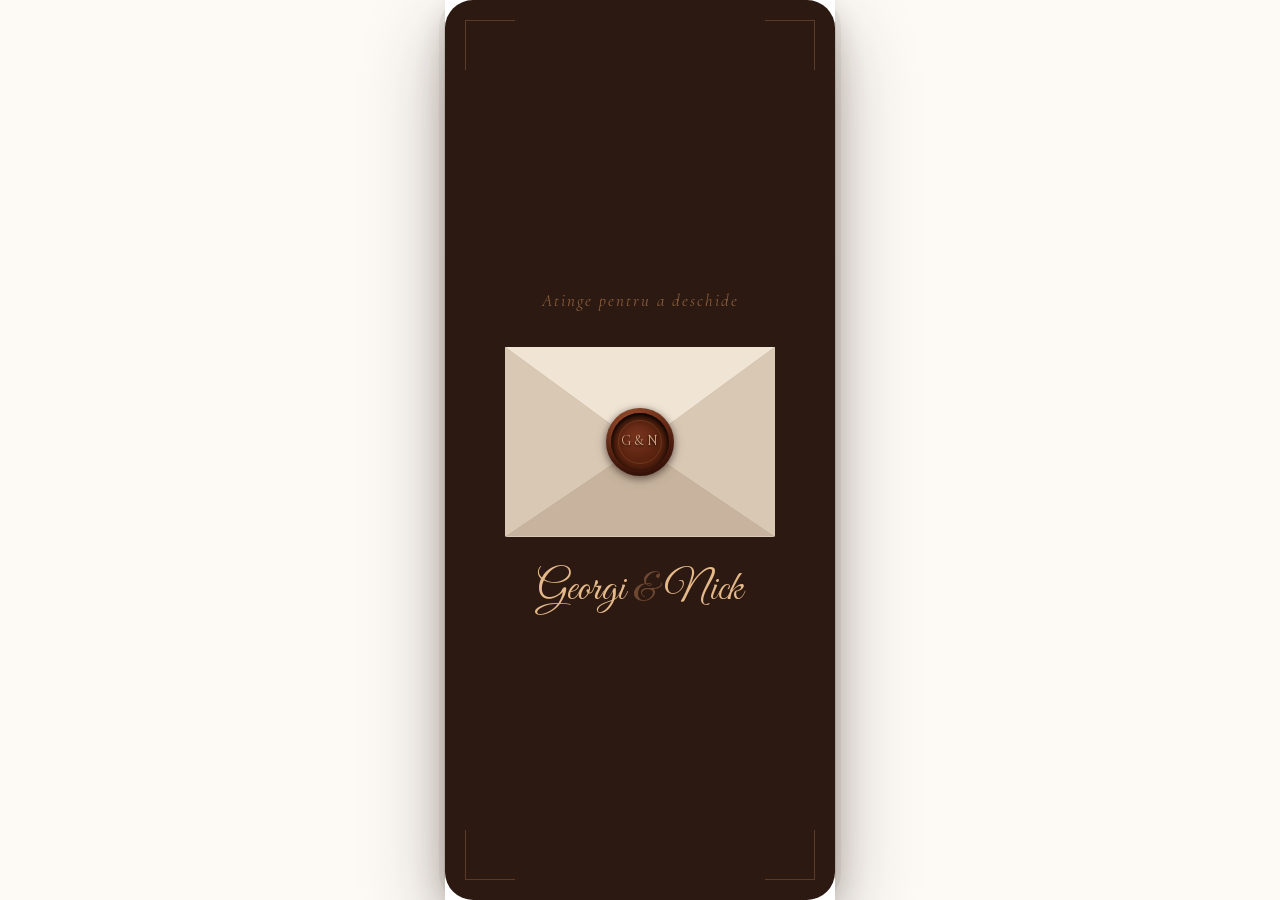
==== commit 1cc34023: "Add parents blessing section to invitation intro Co-Authored-By: Claude Opus 4.8 <noreply@anthropic." ====
--- a/index.html
+++ b/index.html
@@ -5,13 +5,31 @@
   <meta name="viewport" content="width=device-width, initial-scale=1.0">
   <meta name="theme-color" content="#2C1810">
   <meta name="apple-mobile-web-app-status-bar-style" content="black-translucent">
-  <title>Invitație Nuntă — Nick &amp; Georgi</title>
+  <title>Invitație Nuntă — Georgi &amp; Nick</title>
+  <meta name="description" content="Vă invităm cu drag să fim împreună în ziua nunții noastre — 25 octombrie 2026, Oradea.">
+
+  <!-- Open Graph / WhatsApp / Facebook -->
+  <meta property="og:type" content="website">
+  <meta property="og:url" content="https://nnyckk.github.io/Wedding_N-G/">
+  <meta property="og:title" content="Georgi &amp; Nick — Invitație de nuntă">
+  <meta property="og:description" content="Vă invităm cu drag să fim împreună în ziua nunții noastre — 25 octombrie 2026, Oradea.">
+  <meta property="og:image" content="https://nnyckk.github.io/Wedding_N-G/media/images/og-image.jpg?v=1">
+  <meta property="og:image:width" content="553">
+  <meta property="og:image:height" content="1200">
+  <meta property="og:locale" content="ro_RO">
+  <meta property="og:site_name" content="Georgi &amp; Nick">
+
+  <!-- Twitter -->
+  <meta name="twitter:card" content="summary_large_image">
+  <meta name="twitter:title" content="Georgi &amp; Nick — Invitație de nuntă">
+  <meta name="twitter:description" content="Vă invităm cu drag să fim împreună în ziua nunții noastre — 25 octombrie 2026, Oradea.">
+  <meta name="twitter:image" content="https://nnyckk.github.io/Wedding_N-G/media/images/og-image.jpg?v=1">
 
   <link rel="stylesheet" href="assets/fonts/stylesheet.css">
   <link rel="stylesheet" href="assets/css/layout.css?v=1.3">
   <link rel="stylesheet" href="assets/css/main.css?v=1.4">
   <link rel="stylesheet" href="assets/css/envelope.css?v=1.3">
-  <link rel="stylesheet" href="assets/css/rsvp.css?v=1.1">
+  <link rel="stylesheet" href="assets/css/rsvp.css?v=1.5">
 </head>
 <body>
 <div id="phone-frame">
@@ -27,7 +45,7 @@
     <div class="hero-gradient"></div>
 
     <div class="hero-names">
-      <div class="hero-title fu">Nick <span class="amp">&amp;</span> Georgi</div>
+      <div class="hero-title fu">Georgi <span class="amp">&amp;</span> Nick</div>
     </div>
 
     <div class="hero-scroll" aria-hidden="true">
@@ -47,9 +65,13 @@
         </svg>
       </div>
       <p class="intro-text">
-        Cu mult drag și entuziasm vă chemăm să fiți<br>
-         alături de noi în ziua în care dragostea noastră devine legământ.
+        Cu mult drag și entuziasm vă invităm să fiți<br>
+         alături de noi în ziua în care dragostea noastră devine legământ, alături de binecuvântarea părinților:
       </p>
+      <div class="parents-names">
+        <p class="parents-pair">Maior Gheorghe <span class="parents-amp">&amp;</span> Maior Daniela</p>
+        <p class="parents-pair">Neagoe Mirel <span class="parents-amp">&amp;</span> Neagoe Iudita</p>
+      </div>
     </div>
   </section>
 
@@ -449,7 +471,7 @@
       <div class="seal-outer">
         <div class="seal-inner">
           <div class="seal-ring">
-            <span class="seal-text">N&amp;G</span>
+            <span class="seal-text">G&amp;N</span>
           </div>
         </div>
       </div>
@@ -457,9 +479,9 @@
   </div>
 
   <div class="env-names">
+    <span class="env-name-script">Georgi</span>
+    <span class="env-amp">&amp;</span>
     <span class="env-name-script">Nick</span>
-    <span class="env-amp">&amp;</span>
-    <span class="env-name-script">Georgi</span>
   </div>
 </div>
 
@@ -476,13 +498,16 @@
 
     <button class="rsvp-close" onclick="closeRsvp()" aria-label="Închide">×</button>
 
-    <p class="rsvp-title">Confirmă prezența</p>
-    <div class="rsvp-divider">
-      <span></span>
-      <svg width="7" height="7" viewBox="0 0 8 8" xmlns="http://www.w3.org/2000/svg"><path d="M4 0L8 4L4 8L0 4Z" fill="currentColor"/></svg>
-      <span></span>
-    </div>
-
+    <div class="rsvp-header">
+      <p class="rsvp-title">Confirmă prezența</p>
+      <div class="rsvp-divider">
+        <span></span>
+        <svg width="7" height="7" viewBox="0 0 8 8" xmlns="http://www.w3.org/2000/svg"><path d="M4 0L8 4L4 8L0 4Z" fill="currentColor"/></svg>
+        <span></span>
+      </div>
+    </div>
+
+    <div class="rsvp-scroll">
     <form id="rsvp-form" onsubmit="submitRsvp(event)">
 
       <!-- Din partea cui (o singură dată, pentru tot grupul) -->
@@ -502,22 +527,16 @@
       <div class="rsvp-person">
         <p class="rsvp-person-label">Persoana 1</p>
         <input type="text" name="name_0" placeholder="Nume și prenume" class="rsvp-input">
-        <div class="rsvp-type-row">
-          <div class="rsvp-dropdown">
-            <button type="button" class="rsvp-dropdown-trigger placeholder" data-placeholder="Alege meniul">
-              <span class="rsvp-dropdown-value">Alege meniul</span>
-              <svg class="rsvp-dropdown-arrow" viewBox="0 0 10 6" xmlns="http://www.w3.org/2000/svg" width="10" height="6"><path d="M1 1l4 4 4-4" stroke="currentColor" stroke-width="1.5" fill="none" stroke-linecap="round"/></svg>
-            </button>
-            <ul class="rsvp-dropdown-list">
-              <li data-value="adult">Meniu Adult</li>
-              <li data-value="child">Meniu Copil</li>
-            </ul>
-            <input type="hidden" name="type_0" value="">
-          </div>
-          <span class="rsvp-info" tabindex="0" role="button" aria-label="Informații despre meniu">
-            <svg viewBox="0 0 24 24" width="13" height="13" aria-hidden="true"><circle cx="12" cy="12" r="10" fill="none" stroke="currentColor" stroke-width="2"/><line x1="12" y1="11" x2="12" y2="16.5" stroke="currentColor" stroke-width="2" stroke-linecap="round"/><circle cx="12" cy="7.5" r="1.3" fill="currentColor"/></svg>
-            <span class="rsvp-tooltip" role="tooltip">Dumneavoastră, ca părinți, cunoașteți cel mai bine preferințele copilului. Vă rugăm să alegeți meniul potrivit — de adult sau de copil.</span>
-          </span>
+        <div class="rsvp-dropdown">
+          <button type="button" class="rsvp-dropdown-trigger placeholder" data-placeholder="Alege meniul">
+            <span class="rsvp-dropdown-value">Alege meniul</span>
+            <svg class="rsvp-dropdown-arrow" viewBox="0 0 10 6" xmlns="http://www.w3.org/2000/svg" width="10" height="6"><path d="M1 1l4 4 4-4" stroke="currentColor" stroke-width="1.5" fill="none" stroke-linecap="round"/></svg>
+          </button>
+          <ul class="rsvp-dropdown-list">
+            <li data-value="adult">Meniu Adult</li>
+            <li data-value="child">Meniu Copil</li>
+          </ul>
+          <input type="hidden" name="type_0" value="">
         </div>
       </div>
 
@@ -526,12 +545,13 @@
 
       <button type="button" class="rsvp-add-btn" onclick="addRsvpGuest()">+ Adaugă persoană</button>
 
-      <textarea class="rsvp-textarea" name="notes" placeholder="Notițe sau mențiuni speciale (alergii, etc.)…"></textarea>
+      <textarea class="rsvp-textarea" name="notes" placeholder="Notițe sau mențiuni speciale (alergii, meniu vegetarian etc.)…"></textarea>
 
       <div id="rsvp-status" class="rsvp-status" aria-live="polite"></div>
 
       <button type="submit" class="rsvp-submit">Confirmă prezența</button>
     </form>
+    </div>
 
   </div>
 </div>
@@ -539,7 +559,7 @@
 </div><!-- #phone-frame -->
 
 <script src="assets/js/envelope.js?v=1.2"></script>
-<script src="assets/js/rsvp.js?v=1.1"></script>
+<script src="assets/js/rsvp.js?v=1.2"></script>
 <script src="assets/js/main.js?v=1.3"></script>
 </body>
 </html>
--- a/assets/css/main.css
+++ b/assets/css/main.css
@@ -138,6 +138,25 @@
   color: var(--color-text-muted);
   line-height: 1.5;
   letter-spacing: 0.2px;
+}
+
+.parents-names {
+  margin-top: 10px;
+}
+
+.parents-pair {
+  font-family: 'Cormorant Garamond', serif;
+  font-size: 16px;
+  color: var(--color-text-muted);
+  line-height: 1.6;
+  letter-spacing: 0.2px;
+}
+
+.parents-amp {
+  font-family: 'Great Vibes', cursive;
+  font-size: 20px;
+  color: var(--color-accent, var(--color-text-muted));
+  margin: 0 4px;
 }
 
 /* ========================
--- a/assets/css/rsvp.css
+++ b/assets/css/rsvp.css
@@ -25,16 +25,35 @@
   width: 100%;
   max-width: 340px;
   max-height: 82dvh;
-  overflow-y: auto;
-  overflow-x: hidden;
+  overflow: hidden;
   position: relative;
-  scrollbar-width: none;
-  padding: 36px 22px 28px;
+  display: flex;
+  flex-direction: column;
   box-shadow: 0 24px 64px rgba(12,4,1,0.5);
   transform: translateY(16px);
   transition: transform 0.3s ease;
 }
-.rsvp-modal::-webkit-scrollbar { display: none; }
+.rsvp-header {
+  flex-shrink: 0;
+  background: var(--color-surface);
+  padding: 34px 22px 6px;
+  border-radius: 16px 16px 0 0;
+  position: relative;
+  z-index: 5;
+  box-shadow: 0 0 0 rgba(44,26,18,0);
+  transition: box-shadow 0.25s ease;
+}
+.rsvp-modal.scrolled .rsvp-header {
+  box-shadow: 0 4px 8px -5px rgba(44,26,18,0.18);
+}
+.rsvp-scroll {
+  flex: 1;
+  overflow-y: auto;
+  overflow-x: hidden;
+  scrollbar-width: none;
+  padding: 6px 22px 28px;
+}
+.rsvp-scroll::-webkit-scrollbar { display: none; }
 #rsvp-overlay.open .rsvp-modal { transform: translateY(0); }
 
 .rsvp-close {
@@ -42,10 +61,11 @@
   position: absolute;
   top: 14px;
   right: 14px;
+  z-index: 10;
   width: 30px; height: 30px;
   border-radius: 50%;
   border: 1px solid var(--color-border);
-  background: transparent;
+  background: var(--color-surface);
   cursor: pointer;
   color: var(--color-text-muted);
   font-size: 18px;
@@ -70,7 +90,7 @@
   display: flex;
   align-items: center;
   gap: 10px;
-  margin: 10px 0 22px;
+  margin: 10px 0 10px;
   color: rgba(200,136,90,0.35);
 }
 .rsvp-divider span { flex:1; height:1px; background:currentColor; }
@@ -120,7 +140,7 @@
   border-radius: 6px;
   padding: 10px 12px;
   font-family: 'Cormorant Garamond', serif;
-  font-size: 13px;
+  font-size: 16px;
   color: var(--color-text);
   margin-bottom: 10px;
   outline: none;
@@ -130,75 +150,6 @@
 .rsvp-input:focus { border-color: var(--color-caramel); }
 .rsvp-input::placeholder { color: var(--color-text-light); }
 
-/* ── Tip meniu (dropdown + info) ── */
-.rsvp-type-row {
-  display: flex;
-  align-items: center;
-  gap: 10px;
-  margin-bottom: 12px;
-}
-.rsvp-type-row .rsvp-dropdown {
-  flex: 1;
-  margin-bottom: 0;
-}
-.rsvp-info {
-  position: relative;
-  flex-shrink: 0;
-  width: 24px;
-  height: 24px;
-  border-radius: 50%;
-  display: inline-flex;
-  align-items: center;
-  justify-content: center;
-  color: var(--color-caramel);
-  cursor: pointer;
-  outline: none;
-  -webkit-tap-highlight-color: transparent;
-}
-.rsvp-tooltip {
-  position: absolute;
-  bottom: calc(100% + 8px);
-  right: -6px;
-  width: 210px;
-  background: var(--color-espresso);
-  color: var(--color-cream);
-  font-size: 12px;
-  line-height: 1.45;
-  letter-spacing: 0.2px;
-  text-align: left;
-  padding: 10px 12px;
-  border-radius: 10px;
-  border: 1px solid rgba(200,136,90,0.3);
-  box-shadow: 0 8px 24px rgba(0,0,0,0.3);
-  opacity: 0;
-  visibility: hidden;
-  transform: translateY(4px);
-  transition: opacity 0.2s ease, transform 0.2s ease, visibility 0.2s ease;
-  z-index: 20;
-  pointer-events: none;
-}
-.rsvp-tooltip::after {
-  content: '';
-  position: absolute;
-  top: 100%;
-  right: 12px;
-  border: 6px solid transparent;
-  border-top-color: var(--color-espresso);
-}
-.rsvp-info:focus .rsvp-tooltip,
-.rsvp-info.show .rsvp-tooltip {
-  opacity: 1;
-  visibility: visible;
-  transform: translateY(0);
-}
-@media (hover: hover) and (pointer: fine) {
-  .rsvp-info:hover .rsvp-tooltip {
-    opacity: 1;
-    visibility: visible;
-    transform: translateY(0);
-  }
-}
-
 /* ── Custom Dropdown ── */
 .rsvp-dropdown {
   position: relative;
@@ -213,7 +164,7 @@
   border-radius: 6px;
   padding: 11px 36px 11px 12px;
   font-family: 'Cormorant Garamond', serif;
-  font-size: 12px;
+  font-size: 16px;
   color: var(--color-text);
   text-align: left;
   cursor: pointer;
@@ -268,7 +219,7 @@
 .rsvp-dropdown-list li {
   padding: 12px 14px;
   font-family: 'Cormorant Garamond', serif;
-  font-size: 12px;
+  font-size: 16px;
   color: var(--color-text-muted);
   cursor: pointer;
   display: flex;
@@ -304,7 +255,7 @@
   background: transparent;
   color: var(--color-caramel);
   font-family: 'Cormorant Garamond', serif;
-  font-size: 11px;
+  font-size: 14px;
   letter-spacing: 2px;
   cursor: pointer;
   margin-bottom: 16px;
@@ -330,7 +281,7 @@
   border-radius: 6px;
   padding: 10px 12px;
   font-family: 'Cormorant Garamond', serif;
-  font-size: 13px;
+  font-size: 16px;
   color: var(--color-text);
   resize: none;
   height: 76px;
@@ -347,7 +298,7 @@
   display: none;
   border-radius: 8px;
   padding: 11px 14px;
-  font-size: 12px;
+  font-size: 16px;
   letter-spacing: 0.3px;
   line-height: 1.5;
   margin-bottom: 14px;
